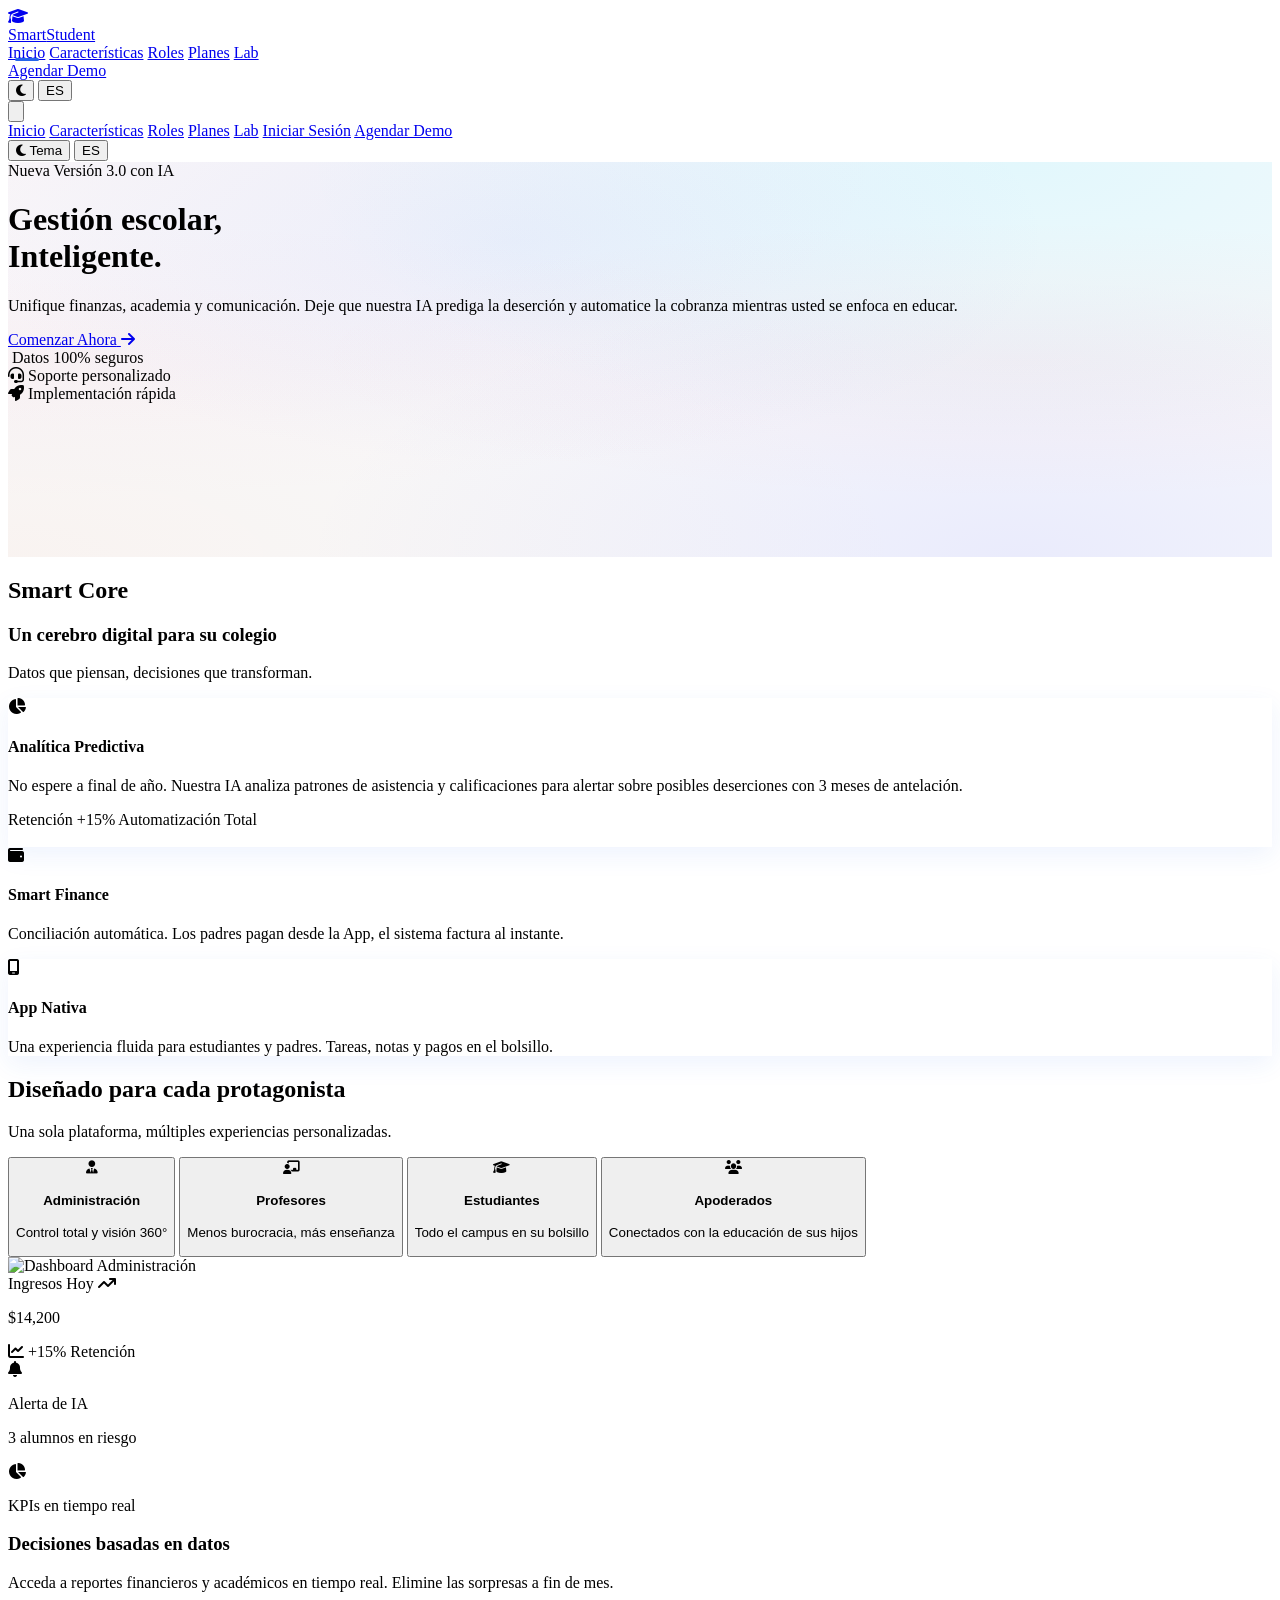
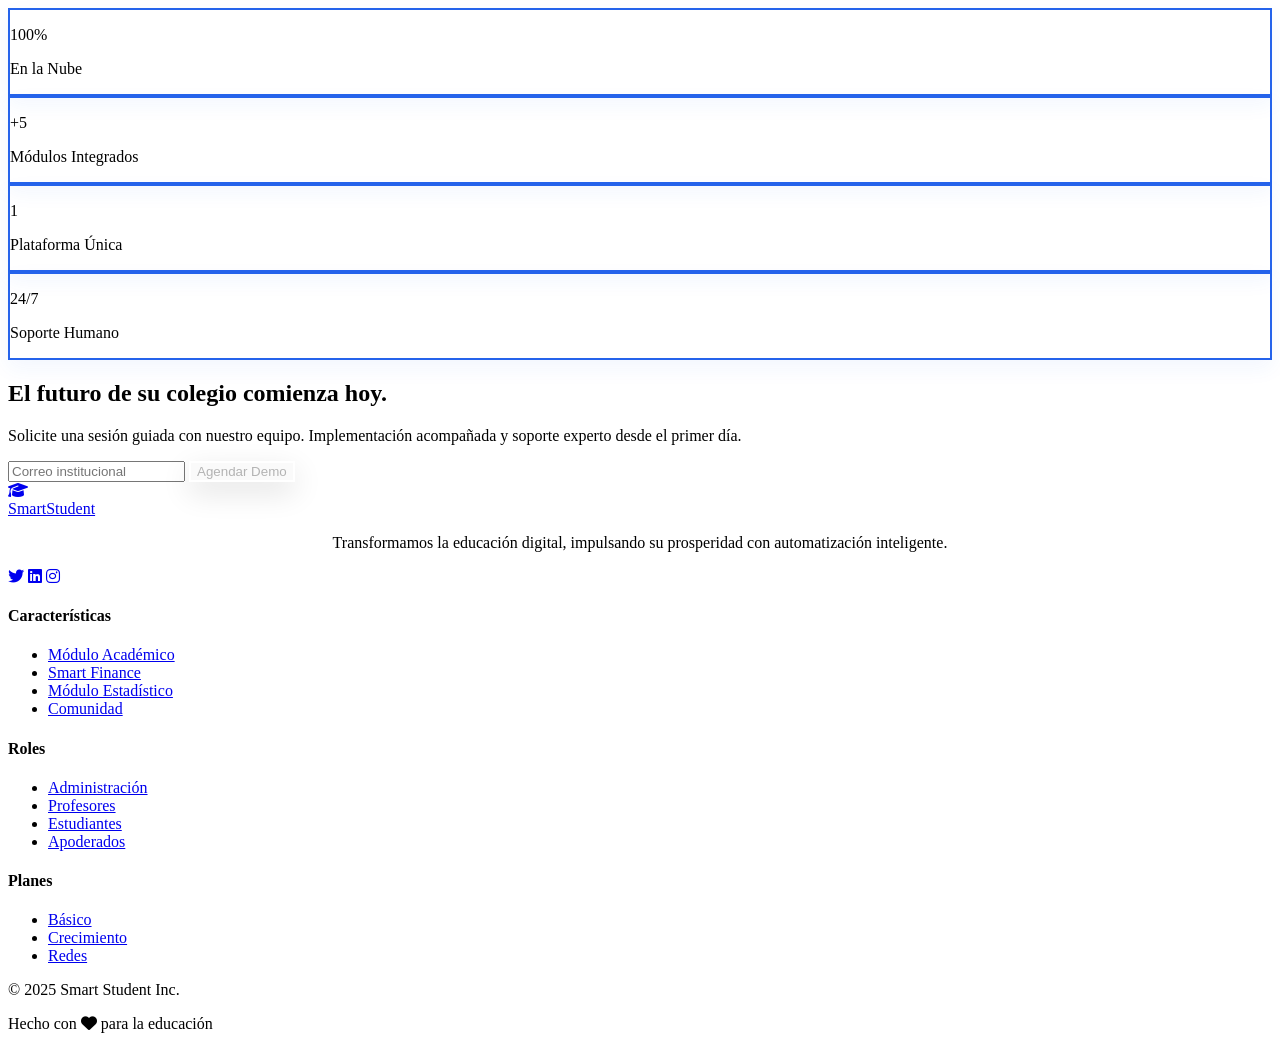
==== index.html @ bd1bb1dd "fix: dark mode consistency, language persistence, navbar translations - Fix yellow sun icon across a" ====
<!DOCTYPE html>
<html lang="es" class="scroll-smooth">
<head>
    <meta charset="UTF-8">
    <meta name="viewport" content="width=device-width, initial-scale=1.0">
    <title>Smart Student | El Sistema Operativo de la Educación</title>
    <meta name="description" content="Plataforma de gestión educativa con Inteligencia Artificial. Unifique finanzas, academia y comunicación en una sola plataforma.">
    <meta name="keywords" content="gestión escolar, software educativo, ERP escolar, IA educación, colegios, smartstudent">
    <meta name="author" content="Smart Student Inc.">
    <meta name="robots" content="index, follow">
    
    <!-- Open Graph / Social Media -->
    <meta property="og:type" content="website">
    <meta property="og:title" content="Smart Student | Gestión Escolar Inteligente">
    <meta property="og:description" content="Unifique finanzas, academia y comunicación. IA que predice deserción y automatiza cobranza.">
    <meta property="og:image" content="https://smartstudent.io/og-image.jpg">
    <meta property="og:url" content="https://smartstudent.io">
    <meta property="og:site_name" content="Smart Student">
    
    <!-- Twitter Card -->
    <meta name="twitter:card" content="summary_large_image">
    <meta name="twitter:title" content="Smart Student | Gestión Escolar Inteligente">
    <meta name="twitter:description" content="Unifique finanzas, academia y comunicación. IA que predice deserción.">
    <meta name="twitter:image" content="https://smartstudent.io/twitter-card.jpg">
    
    <!-- Theme Color -->
    <meta name="theme-color" content="#2563eb">
    
    <!-- Favicon -->
    <link rel="icon" type="image/x-icon" href="/img/favicon.ico?v=2">
    <link rel="shortcut icon" href="/img/favicon.ico?v=2">
    <link rel="apple-touch-icon" href="/img/favicon.ico?v=2">

    <!-- Fuentes -->
    <link rel="preconnect" href="https://fonts.googleapis.com">
    <link rel="preconnect" href="https://fonts.gstatic.com" crossorigin>
    <link href="https://fonts.googleapis.com/css2?family=Plus+Jakarta+Sans:wght@300;400;500;600;700;800&display=swap" rel="stylesheet">
    
    <!-- Iconos (Font Awesome) -->
    <link rel="stylesheet" href="https://cdnjs.cloudflare.com/ajax/libs/font-awesome/6.4.0/css/all.min.css">
    
    <!-- Tailwind CSS -->
    <script src="https://cdn.tailwindcss.com"></script>
    
    <!-- Alpine.js -->
    <script src="https://cdn.jsdelivr.net/npm/alpinejs@3.13.3/dist/cdn.min.js" defer></script>

    <!-- Configuración Tailwind Avanzada -->
    <script>
        tailwind.config = {
            darkMode: 'class',
            theme: {
                extend: {
                    fontFamily: {
                        sans: ['"Plus Jakarta Sans"', 'sans-serif'],
                    },
                    colors: {
                        brand: {
                            50: '#eff6ff',
                            100: '#dbeafe',
                            500: '#3b82f6',
                            600: '#2563eb', // Brand Main
                            700: '#1d4ed8',
                            900: '#0f172a', // Dark
                            neon: '#00dc82', // Verde moderno
                        }
                    },
                    backgroundImage: {
                        'gradient-radial': 'radial-gradient(var(--tw-gradient-stops))',
                    },
                    boxShadow: {
                        'glass': '0 8px 32px 0 rgba(31, 38, 135, 0.10)',
                        'glow-blue': '0 0 40px -10px rgba(37, 99, 235, 0.5)',
                        'card-hover': '0 20px 40px -5px rgba(0, 0, 0, 0.1)',
                    },
                    animation: {
                        'float': 'float 6s ease-in-out infinite',
                        'blob': 'blob 7s infinite',
                        'pulse-slow': 'pulse 4s cubic-bezier(0.4, 0, 0.6, 1) infinite',
                    },
                    keyframes: {
                        float: {
                            '0%, 100%': { transform: 'translateY(0)' },
                            '50%': { transform: 'translateY(-15px)' },
                        },
                        blob: {
                            '0%': { transform: 'translate(0px, 0px) scale(1)' },
                            '33%': { transform: 'translate(30px, -50px) scale(1.1)' },
                            '66%': { transform: 'translate(-20px, 20px) scale(0.9)' },
                            '100%': { transform: 'translate(0px, 0px) scale(1)' },
                        }
                    }
                }
            }
        }
    </script>

    <style>
        /* Estilos Base y Utilidades */
        body {
            font-feature-settings: "cv11", "ss01";
            -webkit-font-smoothing: antialiased;
        }

        /* Glassmorphism Refinado */
        .glass {
            background: rgba(255, 255, 255, 0.7);
            backdrop-filter: blur(16px);
            -webkit-backdrop-filter: blur(16px);
            border-bottom: 1px solid rgba(255, 255, 255, 0.5);
        }
        
        .dark .glass {
            background: rgba(15, 23, 42, 0.8);
            border-bottom: 1px solid rgba(255, 255, 255, 0.05);
        }
        
        .glass-card {
            background: rgba(255, 255, 255, 0.6);
            backdrop-filter: blur(12px);
            border: 1px solid rgba(255, 255, 255, 0.6);
            box-shadow: 0 4px 6px -1px rgba(0, 0, 0, 0.05);
        }

        /* Mesh Gradient Background */
        .bg-mesh-animate {
            background-color: #f8fafc;
            background-image: 
                radial-gradient(at 40% 20%, hsla(228,100%,74%,0.1) 0px, transparent 50%),
                radial-gradient(at 80% 0%, hsla(189,100%,56%,0.1) 0px, transparent 50%),
                radial-gradient(at 0% 50%, hsla(340,100%,76%,0.05) 0px, transparent 50%),
                radial-gradient(at 80% 50%, hsla(356,100%,66%,0.05) 0px, transparent 50%),
                radial-gradient(at 0% 100%, hsla(22,100%,77%,0.1) 0px, transparent 50%),
                radial-gradient(at 80% 100%, hsla(242,100%,70%,0.1) 0px, transparent 50%),
                radial-gradient(at 0% 0%, hsla(343,100%,76%,0.05) 0px, transparent 50%);
        }
        
        .dark .bg-mesh-animate {
            background-color: #0f172a;
            background-image: none; /* Simplificado para modo oscuro */
        }

        /* Clases para animación al hacer scroll (Scroll Reveal) */
        .reveal {
            opacity: 0;
            transform: translateY(30px);
            transition: opacity 0.8s cubic-bezier(0.5, 0, 0, 1), transform 0.8s cubic-bezier(0.5, 0, 0, 1);
        }
        .reveal.active {
            opacity: 1;
            transform: none;
        }
        
        /* Permitir efectos hover en tarjetas después de reveal */
        .reveal.active.feature-card-finance,
        .reveal.active.feature-card-app,
        .reveal.active.card-hover,
        .reveal.active.role-card-hover,
        .reveal.active.stat-bubble {
            transition: all 0.4s cubic-bezier(0.4, 0, 0.2, 1) !important;
        }
        
        .reveal.active.card-hover:hover {
            transform: translateY(-10px) scale(1.02) !important;
        }

        .reveal.active.role-card-hover:hover,
        .reveal.active.stat-bubble:hover {
            transform: translateY(-6px) !important;
        }

        /* Navigation active indicator */
        #nav-container .nav-link {
            position: relative;
        }
        #nav-container .nav-link.active::after,
        #nav-container a.nav-link[aria-current="page"]::after {
            content: '';
            position: absolute;
            bottom: 0;
            left: 50%;
            transform: translateX(-50%) scaleX(1) !important;
            width: 24px;
            height: 3px;
            background: #2563eb;
            border-radius: 999px;
        }

        /* Hide Scrollbar */
        .no-scrollbar::-webkit-scrollbar { display: none; }
        .no-scrollbar { -ms-overflow-style: none; scrollbar-width: none; }

        /* Footer description: no word breaking */
        .footer-desc {
            text-align: center;
            hyphens: none;
            -webkit-hyphens: none;
            -ms-hyphens: none;
            word-break: normal;
            overflow-wrap: normal;
        }

        /* CTA button in #demo: white border only in light (no .dark) mode */
        #demo #cta-button {
            border: 2px solid transparent;
            transition: border-color .18s ease, box-shadow .18s ease, transform .12s ease;
        }

        body:not(.dark) #demo #cta-button {
            border-color: rgba(255,255,255,0.95);
            box-shadow: 0 10px 30px rgba(0,0,0,0.12);
        }

        body:not(.dark) #demo #cta-button:focus {
            outline: 2px solid rgba(255,255,255,0.15);
            outline-offset: 2px;
        }

        /* Cards with blue border in light mode only */
        body:not(.dark) .blue-border-light {
            border-color: #2563eb; /* brand-600 */
            box-shadow: 0 8px 24px rgba(37,99,235,0.08);
            transition: border-color .18s ease, box-shadow .18s ease, transform .12s ease;
        }

        body:not(.dark) .blue-border-light:hover {
            transform: translateY(-4px);
            box-shadow: 0 18px 36px rgba(37,99,235,0.10);
        }

        body:not(.dark) .blue-border-light:focus-within {
            outline: 2px solid rgba(37,99,235,0.12);
            outline-offset: 2px;
        }

        /* Stat bubbles: make borders blue in light mode only */
        body:not(.dark) .stat-bubble {
            border: 2px solid #2563eb; /* brand-600 */
            box-shadow: 0 8px 20px rgba(37,99,235,0.06);
            transition: border-color .18s ease, box-shadow .18s ease, transform .12s ease;
        }

        body:not(.dark) .stat-bubble:hover {
            transform: translateY(-3px);
            box-shadow: 0 18px 36px rgba(37,99,235,0.08);
        }

        /* Input invalid state */
        #cta-email.input-invalid {
            border: 2px solid #ef4444;
            box-shadow: 0 8px 24px rgba(239,68,68,0.08);
        }

        #cta-email-error { display: none; }
        #cta-email-error:not(.hidden) { display: block; }

        /* Feedback message styles */
        #cta-feedback {
            opacity: 0;
            transform: translateY(-10px);
            transition: opacity 0.3s ease, transform 0.3s ease;
            pointer-events: none;
        }
        #cta-feedback.show {
            opacity: 1;
            transform: translateY(0);
            pointer-events: auto;
        }
    </style>
    <script>
      // Apply dark mode early to avoid flash
      if (localStorage.getItem('theme') === 'dark') {
        document.documentElement.classList.add('dark');
        document.addEventListener('DOMContentLoaded', () => {
          const icon = document.getElementById('theme-icon');
          if (icon) { icon.classList.replace('fa-moon','fa-sun'); icon.style.color = '#fcd34d'; }
        });
      }
    </script>
</head>
<body class="font-sans text-slate-600 bg-slate-50 antialiased selection:bg-brand-600 selection:text-white dark:bg-slate-900 dark:text-slate-300 transition-colors duration-300" data-page="index">
    <!-- Skip to content link for accessibility -->
    <a href="#main-content" class="skip-link sr-only focus:not-sr-only focus:absolute focus:top-4 focus:left-4 bg-white p-4 z-50">Saltar al contenido principal</a>

    <!-- Navegación -->
    <nav class="fixed w-full z-50 transition-all duration-300" 
         x-data="{ scrolled: false, mobileMenu: false }" 
         :class="scrolled ? 'glass py-3' : 'bg-transparent py-5'"
         @scroll.window="scrolled = (window.pageYOffset > 20)">
        
        <div class="max-w-7xl mx-auto px-4 sm:px-6 lg:px-8">
            <div class="flex justify-between items-center">
                <!-- Logo -->
                <a href="#hero" class="flex items-center gap-2 group">
                    <div class="w-10 h-10 bg-brand-600 text-white rounded-xl flex items-center justify-center text-lg shadow-lg shadow-brand-600/30 group-hover:scale-105 transition duration-300">
                        <i class="fa-solid fa-graduation-cap"></i>
                    </div>
                    <span class="font-bold text-xl tracking-tight text-slate-900 dark:text-white">Smart<span class="text-brand-600">Student</span></span>
                </a>

                <!-- Desktop Menu -->
                <div class="hidden md:flex items-center">
                    <!-- Nav Items Container with Indicator -->
                    <div class="relative flex items-center space-x-8 mr-8" id="nav-container">
                        <a href="index.html" class="nav-link active text-sm font-medium text-slate-600 hover:text-brand-600 transition pt-2 pb-3 dark:text-slate-300 dark:hover:text-white" data-i18n="nav.home" aria-current="page">Inicio</a>
                        <a href="features.html" class="nav-link text-sm font-medium text-slate-600 hover:text-brand-600 transition pt-2 pb-3 dark:text-slate-300 dark:hover:text-white" data-i18n="nav.features">Características</a>
                        <a href="roles.html" class="nav-link text-sm font-medium text-slate-600 hover:text-brand-600 transition pt-2 pb-3 dark:text-slate-300 dark:hover:text-white" data-i18n="nav.roles">Roles</a>
                        <a href="plans.html" class="nav-link text-sm font-medium text-slate-600 hover:text-brand-600 transition pt-2 pb-3 dark:text-slate-300 dark:hover:text-white" data-i18n="nav.pricing">Planes</a>
                        <a href="calculator/" class="nav-link text-sm font-medium text-slate-600 hover:text-brand-600 transition pt-2 pb-3 dark:text-slate-300 dark:hover:text-white" data-i18n="nav.calculator">Lab</a>
                    </div>
                    <div class="h-6 w-px bg-slate-200 dark:bg-slate-700 mr-8"></div>
                    <a href="index.html#demo" class="px-6 py-2.5 bg-brand-600 rounded-full text-white text-sm font-semibold hover:bg-brand-500 hover:shadow-lg transition" data-i18n="nav.demo">Agendar Demo</a>

                    <!-- Theme & Language Controls -->
                    <div class="flex items-center gap-3 ml-4">
                        <button id="theme-toggle" class="inline-flex items-center p-2 rounded-full bg-white/80 hover:bg-slate-100 border border-slate-200 dark:bg-slate-800 dark:border-slate-700 dark:hover:bg-slate-700 transition" aria-label="Toggle theme" data-i18n-title="tooltip.theme">
                            <i id="theme-icon" class="fa-solid fa-moon text-sm text-slate-700 dark:text-yellow-300"></i>
                        </button>
                        <button id="lang-toggle" class="inline-flex items-center px-3 py-1 rounded-full bg-white border border-slate-200 text-sm font-semibold hover:bg-slate-100 dark:bg-slate-800 dark:border-slate-700 dark:text-white transition" aria-label="Toggle language" data-i18n-title="tooltip.lang">ES</button>
                    </div>
                </div>

                <!-- Mobile Button -->
                <button @click="mobileMenu = !mobileMenu" class="md:hidden text-slate-700 hover:text-brand-600 p-2 dark:text-white">
                    <i class="fa-solid" :class="mobileMenu ? 'fa-xmark' : 'fa-bars text-xl'"></i>
                </button>
            </div>
        </div>

        <!-- Mobile Menu Wrapper -->
        <div x-show="mobileMenu" 
             x-transition:enter="transition ease-out duration-200"
             x-transition:enter-start="opacity-0 -translate-y-4"
             x-transition:enter-end="opacity-100 translate-y-0"
             x-transition:leave="transition ease-in duration-150"
             x-transition:leave-start="opacity-100 translate-y-0"
             x-transition:leave-end="opacity-0 -translate-y-4"
             class="absolute top-full left-0 w-full glass border-b border-white/50 shadow-xl md:hidden dark:bg-slate-900/90 dark:border-slate-800">
            <div class="flex flex-col p-4 space-y-4 text-center">
                <a href="index.html" @click="mobileMenu = false" class="nav-link text-slate-700 font-medium py-2 dark:text-slate-200" data-i18n="nav.home">Inicio</a>
                <a href="features.html" @click="mobileMenu = false" class="nav-link text-slate-700 font-medium py-2 dark:text-slate-200" data-i18n="nav.features">Características</a>
                <a href="roles.html" @click="mobileMenu = false" class="nav-link text-slate-700 font-medium py-2 dark:text-slate-200" data-i18n="nav.roles">Roles</a>
                <a href="plans.html" @click="mobileMenu = false" class="nav-link text-slate-700 font-medium py-2 dark:text-slate-200" data-i18n="nav.pricing">Planes</a>
                <a href="calculator/" @click="mobileMenu = false" class="nav-link text-slate-700 font-medium py-2 dark:text-slate-200" data-i18n="nav.calculator">Lab</a>
                <a href="#" class="nav-link text-brand-600 font-bold py-2 dark:text-brand-400" data-i18n="nav.login">Iniciar Sesión</a>
                <a href="#demo" class="nav-link bg-brand-600 text-white py-3 rounded-xl font-bold shadow-lg shadow-brand-600/20" data-i18n="nav.demo_text">Agendar Demo</a>

                <div class="flex items-center justify-center gap-3 pt-4 border-t border-white/10 dark:border-slate-700">
                    <button id="mobile-theme-toggle" class="px-3 py-2 rounded-full bg-white/10 text-sm dark:text-white">
                        <i class="fa-solid fa-moon mr-2"></i> <span data-i18n="nav.theme">Tema</span>
                    </button>
                    <button id="mobile-lang-toggle" class="px-3 py-2 rounded-full bg-white text-sm font-semibold dark:bg-slate-800 dark:text-white" data-i18n-title="tooltip.lang">ES</button>
                </div>
            </div>
        </div>
    </nav>

    <!-- Hero Section -->
    <header id="hero" class="relative pt-36 pb-20 lg:pt-48 lg:pb-32 overflow-hidden bg-mesh-animate">
        <!-- Blobs Decorativos de Fondo -->
        <div class="absolute top-20 left-10 w-72 h-72 bg-purple-300 rounded-full mix-blend-multiply filter blur-3xl opacity-30 animate-blob dark:bg-purple-900/40"></div>
        <div class="absolute top-20 right-10 w-72 h-72 bg-yellow-300 rounded-full mix-blend-multiply filter blur-3xl opacity-30 animate-blob animation-delay-2000 dark:bg-yellow-900/40"></div>
        <div class="absolute -bottom-8 left-1/2 w-72 h-72 bg-pink-300 rounded-full mix-blend-multiply filter blur-3xl opacity-30 animate-blob animation-delay-4000 dark:bg-pink-900/40"></div>

        <div class="max-w-7xl mx-auto px-4 sm:px-6 lg:px-8 relative z-10">
            <div class="grid lg:grid-cols-2 gap-16 items-center">
                
                <!-- Columna Texto -->
                <div class="text-center lg:text-left reveal active">
                    <div class="inline-flex items-center gap-2 px-3 py-1 rounded-full bg-white border border-brand-100 shadow-sm mb-6 dark:bg-slate-800 dark:border-slate-700">
                        <span class="flex h-2 w-2 relative">
                            <span class="animate-ping absolute inline-flex h-full w-full rounded-full bg-brand-neon opacity-75"></span>
                            <span class="relative inline-flex rounded-full h-2 w-2 bg-brand-neon"></span>
                        </span>
                        <span class="text-xs font-semibold text-slate-600 tracking-wide uppercase dark:text-slate-300" data-i18n="hero.badge">Nueva Versión 3.0 con IA</span>
                    </div>

                    <h1 class="text-5xl lg:text-7xl font-extrabold tracking-tight text-slate-900 leading-[1.1] mb-6 dark:text-white">
                        <span data-i18n="hero.title_line1">Gestión escolar,</span><br>
                        <span class="text-transparent bg-clip-text bg-gradient-to-r from-brand-600 to-indigo-500" data-i18n="hero.title_line2">Inteligente.</span>
                    </h1>
                    
                    <p class="text-lg text-slate-600 mb-8 max-w-2xl mx-auto lg:mx-0 leading-relaxed dark:text-slate-400" data-i18n="hero.paragraph">
                        Unifique finanzas, academia y comunicación. Deje que nuestra IA prediga la deserción y automatice la cobranza mientras usted se enfoca en educar.
                    </p>
                    
                    <div class="flex flex-col sm:flex-row gap-4 justify-center lg:justify-start mb-12">
                        <a href="#demo" class="bg-brand-600 text-white px-10 py-4 rounded-2xl font-bold text-lg hover:bg-brand-700 hover:-translate-y-1 transition-all shadow-lg shadow-brand-600/30 flex items-center justify-center gap-2">
                            <span data-i18n="hero.cta_start">Comenzar Ahora</span> <i class="fa-solid fa-arrow-right text-sm"></i>
                        </a>
                    </div>

                    <!-- Key Benefits -->
                    <div class="pt-8 border-t border-slate-200/60 dark:border-slate-700/60">
                        <div class="flex flex-wrap justify-center lg:justify-start gap-6">
                            <div class="flex items-center gap-2 text-slate-600 dark:text-slate-300">
                                <i class="fa-solid fa-shield-check text-green-500"></i>
                                <span class="text-sm font-medium" data-i18n="hero.benefit1">Datos 100% seguros</span>
                            </div>
                            <div class="flex items-center gap-2 text-slate-600 dark:text-slate-300">
                                <i class="fa-solid fa-headset text-brand-600"></i>
                                <span class="text-sm font-medium" data-i18n="hero.benefit2">Soporte personalizado</span>
                            </div>
                            <div class="flex items-center gap-2 text-slate-600 dark:text-slate-300">
                                <i class="fa-solid fa-rocket text-purple-500"></i>
                                <span class="text-sm font-medium" data-i18n="hero.benefit3">Implementación rápida</span>
                            </div>
                        </div>
                    </div>
                </div>

                <!-- Columna Video/Dashboard -->
                <div class="relative group reveal" x-data="{ playing: true, muted: true }">
                    <div class="absolute -inset-1 bg-gradient-to-r from-brand-600 to-indigo-600 rounded-[2.5rem] blur opacity-20 group-hover:opacity-40 transition duration-1000"></div>
                    
                    <div class="relative rounded-[2rem] bg-slate-900 border border-slate-800 shadow-2xl overflow-hidden aspect-[4/3] transform hover:scale-[1.01] transition duration-500">
                        <!-- Barra Superior (Fake Browser) -->
                        <div class="absolute top-0 left-0 right-0 h-10 bg-slate-800/50 backdrop-blur-md flex items-center px-4 z-20 border-b border-white/5">
                            <div class="flex gap-2">
                                <div class="w-3 h-3 rounded-full bg-red-500"></div>
                                <div class="w-3 h-3 rounded-full bg-yellow-500"></div>
                                <div class="w-3 h-3 rounded-full bg-green-500"></div>
                            </div>
                        </div>

                        <!-- Video Smart Student -->
                        <video class="w-full h-full object-cover pt-10" autoplay muted loop playsinline>
                            <source src="./smart-student-demo.mp4" type="video/mp4">
                        </video>
                    </div>
                </div>
            </div>
        </div>
    </header>

    <!-- Dark mode separator -->
    <div class="section-separator h-px w-full"></div>

    <!-- Features Section (Bento Grid) -->
    <section id="features" class="py-24 bg-white relative dark:bg-slate-900">
        <div class="max-w-7xl mx-auto px-4 sm:px-6 lg:px-8">
            <div class="text-center mb-20 max-w-3xl mx-auto reveal">
                <h2 class="text-base text-brand-600 font-bold tracking-wide uppercase mb-2" data-i18n="features.title_small">Smart Core</h2>
                <h3 class="text-3xl lg:text-4xl font-bold text-slate-900 mb-4 dark:text-white" data-i18n="features.title">Un cerebro digital para su colegio</h3>
                <p class="text-lg text-slate-500 dark:text-slate-400" data-i18n="features.subtitle">Datos que piensan, decisiones que transforman.</p>
            </div>

            <!-- Bento Grid -->
            <div class="grid grid-cols-1 md:grid-cols-3 gap-8 md:h-[550px]">
                
                <!-- Feature Grande -->
                <div class="md:col-span-2 bg-slate-50 rounded-[2rem] p-6 lg:p-12 border border-slate-100 blue-border-light card-hover group reveal h-full dark:bg-slate-800 dark:border-slate-700">
                    <div class="grid lg:grid-cols-2 gap-8 items-center">
                        <!-- Texto -->
                        <div class="relative z-10">
                            <div class="w-14 h-14 bg-white rounded-2xl flex items-center justify-center text-2xl text-brand-600 shadow-sm mb-6 dark:bg-slate-700 dark:text-brand-400">
                                <i class="fa-solid fa-chart-pie"></i>
                            </div>
                            <h4 class="text-2xl font-bold text-slate-900 mb-3 dark:text-white" data-i18n="feature.predictive.title">Analítica Predictiva</h4>
                            <p class="text-slate-600 max-w-md dark:text-slate-400" data-i18n="feature.predictive.desc">No espere a final de año. Nuestra IA analiza patrones de asistencia y calificaciones para alertar sobre posibles deserciones con 3 meses de antelación.</p>
                            
                            <div class="mt-8 flex flex-wrap gap-3">
                                 <span class="px-3 py-1 bg-white rounded-full text-xs font-bold text-slate-600 border border-slate-200 dark:bg-slate-700 dark:text-slate-300 dark:border-slate-600" data-i18n="feature.predictive.badge1">Retención +15%</span>
                                 <span class="px-3 py-1 bg-white rounded-full text-xs font-bold text-slate-600 border border-slate-200 dark:bg-slate-700 dark:text-slate-300 dark:border-slate-600" data-i18n="feature.predictive.badge2">Automatización Total</span>
                            </div>
                        </div>

                        <!-- Slideshow de Imágenes -->
                        <div class="feature-image-wrapper flex items-center justify-end" x-data="{ currentSlide: 0, slides: [
                            'https://images.unsplash.com/photo-1460925895917-afdab827c52f?ixlib=rb-4.0.3&auto=format&fit=crop&w=800&q=80',
                            'https://images.unsplash.com/photo-1551434678-e076c223a692?ixlib=rb-4.0.3&auto=format&fit=crop&w=800&q=80',
                            'https://images.unsplash.com/photo-1504868584819-f8e8b4b6d7e3?ixlib=rb-4.0.3&auto=format&fit=crop&w=800&q=80',
                            'https://images.unsplash.com/photo-1666875753105-c63a6f3bdc86?ixlib=rb-4.0.3&auto=format&fit=crop&w=800&q=80'
                        ] }" x-init="setInterval(() => { currentSlide = (currentSlide + 1) % slides.length }, 3000)">
                            <div class="rounded-xl overflow-hidden shadow-2xl relative">
                                <template x-for="(slide, index) in slides" :key="index">
                                    <img :src="slide" 
                                         class="w-full h-64 md:h-72 lg:h-72 object-cover absolute inset-0 transition-opacity duration-700"
                                         :class="currentSlide === index ? 'opacity-100 z-10' : 'opacity-0 z-0'"
                                         alt="Analytics Dashboard">
                                </template>
                                <img :src="slides[0]" class="w-full h-64 md:h-72 lg:h-72 object-cover invisible" alt="">
                                <div class="absolute inset-0 pointer-events-none bg-gradient-to-t from-slate-900/20 to-transparent z-20"></div>
                                <!-- Indicadores -->
                                <div class="absolute bottom-3 left-1/2 -translate-x-1/2 flex gap-2 z-30">
                                    <template x-for="(slide, index) in slides" :key="'dot-'+index">
                                        <button @click="currentSlide = index" 
                                                class="w-2 h-2 rounded-full transition-all duration-300"
                                                :class="currentSlide === index ? 'bg-white w-4' : 'bg-white/50'"></button>
                                    </template>
                                </div>
                            </div>
                        </div>
                    </div>
                </div>

                <!-- Columna Derecha -->
                <div class="flex flex-col gap-8 h-full">
                    
                    <!-- Feature Pequeña (Arriba) - Smart Finance -->
                    <div class="role-card-hover feature-card-finance bg-brand-600 rounded-[2rem] p-8 text-white relative reveal flex-1 cursor-pointer">
                        <div class="relative z-10">
                            <div class="icon-container w-12 h-12 bg-white/10 rounded-xl flex items-center justify-center text-xl mb-6 backdrop-blur-sm">
                                <i class="fa-solid fa-wallet"></i>
                            </div>
                            <h4 class="text-xl font-bold mb-2 transition-all duration-300" data-i18n="feature.finance.title">Smart Finance</h4>
                            <p class="text-blue-100 text-sm" data-i18n="feature.finance.desc">Conciliación automática. Los padres pagan desde la App, el sistema factura al instante.</p>
                        </div>
                        <div class="feature-glow absolute -bottom-10 -right-10 w-40 h-40 bg-white/10 rounded-full blur-2xl"></div>
                    </div>

                    <!-- Feature Pequeña (Abajo) - Native App -->
                    <div class="role-card-hover feature-card-app bg-slate-50 rounded-[2rem] p-8 border border-slate-100 blue-border-light reveal flex-1 dark:bg-slate-800 dark:border-slate-700 cursor-pointer">
                        <div class="icon-container w-12 h-12 bg-white rounded-xl flex items-center justify-center text-xl text-brand-neon shadow-sm mb-6 border border-slate-100 dark:bg-slate-700 dark:border-slate-600 relative z-10">
                            <i class="fa-solid fa-mobile-screen"></i>
                        </div>
                        <h4 class="text-xl font-bold text-slate-900 mb-2 dark:text-white transition-all duration-300" data-i18n="feature.app.title">App Nativa</h4>
                        <p class="text-slate-600 text-sm dark:text-slate-400" data-i18n="feature.app.desc">Una experiencia fluida para estudiantes y padres. Tareas, notas y pagos en el bolsillo.</p>
                    </div>

                </div>

            </div>
        </div>
    </section>

    <!-- Dark mode separator -->
    <div class="section-separator h-px w-full"></div>

    <!-- Roles Section (Tabs Interactivos) -->
    <section id="roles" class="py-24 bg-slate-50 dark:bg-slate-900 relative overflow-hidden" x-data="{ activeTab: 0 }">
        <!-- Fondo Abstracto -->
        <div class="absolute inset-0 opacity-10 dark:opacity-20" style="background-image: url('data:image/svg+xml,%3Csvg width=\'60\' height=\'60\' viewBox=\'0 0 60 60\' xmlns=\'http://www.w3.org/2000/svg\'%3E%3Cg fill=\'none\' fill-rule=\'evenodd\'%3E%3Cg fill=\'%233b82f6\' fill-opacity=\'0.4\'%3E%3Cpath d=\'M36 34v-4h-2v4h-4v2h4v4h2v-4h4v-2h-4zm0-30V0h-2v4h-4v2h4v4h2V6h4V4h-4zM6 34v-4H4v4H0v2h4v4h2v-4h4v-2H6zM6 4V0H4v4H0v2h4v4h2V6h4V4H6z\'/%3E%3C/g%3E%3C/g%3E%3C/svg%3E');"></div>

        <div class="max-w-7xl mx-auto px-4 sm:px-6 lg:px-8 relative z-10">
            <div class="text-center mb-12 reveal">
                <h2 class="text-3xl font-bold text-slate-900 dark:text-white mb-4" data-i18n="roles.title">Diseñado para cada protagonista</h2>
                <p class="text-slate-500 dark:text-slate-400" data-i18n="roles.subtitle">Una sola plataforma, múltiples experiencias personalizadas.</p>
            </div>

            <div class="flex flex-col lg:flex-row gap-12 items-start">
                
                <!-- Menú Vertical (Tabs) -->
                <div class="w-full lg:w-1/3 flex flex-col gap-4 reveal">
                    <!-- Note: x-for cannot easily access external JS objects in a simple setup, so we keep the structure but add data-i18n inside -->
                    
                    <!-- Rector Tab -->
                    <button @click="activeTab = 0" 
                        class="text-left p-6 rounded-2xl transition-all duration-300 border border-transparent group relative overflow-hidden"
                        :class="activeTab === 0 ? 'bg-brand-600/10 dark:bg-white/10 border-brand-200 dark:border-white/10 blue-border-light' : 'hover:bg-slate-100 dark:hover:bg-white/5'">
                        <div class="flex items-center gap-4 relative z-10">
                            <div class="w-12 h-12 rounded-full flex items-center justify-center text-xl transition-colors"
                                 :class="activeTab === 0 ? 'bg-brand-600 text-white' : 'bg-slate-200 dark:bg-slate-800 text-slate-500 dark:text-slate-400'">
                                <i class="fa-solid fa-user-tie"></i>
                            </div>
                            <div>
                                <h4 class="font-bold text-lg" :class="activeTab === 0 ? 'text-brand-600 dark:text-white' : 'text-slate-700 dark:text-slate-300'" data-i18n="roles.tab0.title">Administración</h4>
                                <p class="text-sm text-slate-500" data-i18n="roles.tab0.subtitle">Control total y visión 360°</p>
                            </div>
                        </div>
                        <div x-show="activeTab === 0" class="absolute left-0 top-0 bottom-0 w-1 bg-brand-600"></div>
                    </button>

                    <!-- Teacher Tab -->
                    <button @click="activeTab = 1" 
                        class="text-left p-6 rounded-2xl transition-all duration-300 border border-transparent group relative overflow-hidden"
                        :class="activeTab === 1 ? 'bg-brand-600/10 dark:bg-white/10 border-brand-200 dark:border-white/10 blue-border-light' : 'hover:bg-slate-100 dark:hover:bg-white/5'">
                        <div class="flex items-center gap-4 relative z-10">
                            <div class="w-12 h-12 rounded-full flex items-center justify-center text-xl transition-colors"
                                 :class="activeTab === 1 ? 'bg-brand-600 text-white' : 'bg-slate-200 dark:bg-slate-800 text-slate-500 dark:text-slate-400'">
                                <i class="fa-solid fa-chalkboard-user"></i>
                            </div>
                            <div>
                                <h4 class="font-bold text-lg" :class="activeTab === 1 ? 'text-brand-600 dark:text-white' : 'text-slate-700 dark:text-slate-300'" data-i18n="roles.tab1.title">Profesores</h4>
                                <p class="text-sm text-slate-500" data-i18n="roles.tab1.subtitle">Menos burocracia, más enseñanza</p>
                            </div>
                        </div>
                        <div x-show="activeTab === 1" class="absolute left-0 top-0 bottom-0 w-1 bg-brand-600"></div>
                    </button>

                    <!-- Student Tab -->
                    <button @click="activeTab = 2" 
                        class="text-left p-6 rounded-2xl transition-all duration-300 border border-transparent group relative overflow-hidden"
                        :class="activeTab === 2 ? 'bg-brand-600/10 dark:bg-white/10 border-brand-200 dark:border-white/10 blue-border-light' : 'hover:bg-slate-100 dark:hover:bg-white/5'">
                        <div class="flex items-center gap-4 relative z-10">
                            <div class="w-12 h-12 rounded-full flex items-center justify-center text-xl transition-colors"
                                 :class="activeTab === 2 ? 'bg-brand-600 text-white' : 'bg-slate-200 dark:bg-slate-800 text-slate-500 dark:text-slate-400'">
                                <i class="fa-solid fa-graduation-cap"></i>
                            </div>
                            <div>
                                <h4 class="font-bold text-lg" :class="activeTab === 2 ? 'text-brand-600 dark:text-white' : 'text-slate-700 dark:text-slate-300'" data-i18n="roles.tab2.title">Estudiantes</h4>
                                <p class="text-sm text-slate-500" data-i18n="roles.tab2.subtitle">Todo el campus en su bolsillo</p>
                            </div>
                        </div>
                        <div x-show="activeTab === 2" class="absolute left-0 top-0 bottom-0 w-1 bg-brand-600"></div>
                    </button>

                    <!-- Apoderado Tab -->
                    <button @click="activeTab = 3" 
                        class="text-left p-6 rounded-2xl transition-all duration-300 border border-transparent group relative overflow-hidden"
                        :class="activeTab === 3 ? 'bg-brand-600/10 dark:bg-white/10 border-brand-200 dark:border-white/10 blue-border-light' : 'hover:bg-slate-100 dark:hover:bg-white/5'">
                        <div class="flex items-center gap-4 relative z-10">
                            <div class="w-12 h-12 rounded-full flex items-center justify-center text-xl transition-colors"
                                 :class="activeTab === 3 ? 'bg-brand-600 text-white' : 'bg-slate-200 dark:bg-slate-800 text-slate-500 dark:text-slate-400'">
                                <i class="fa-solid fa-users"></i>
                            </div>
                            <div>
                                <h4 class="font-bold text-lg" :class="activeTab === 3 ? 'text-brand-600 dark:text-white' : 'text-slate-700 dark:text-slate-300'" data-i18n="roles.tab3.title">Apoderados</h4>
                                <p class="text-sm text-slate-500" data-i18n="roles.tab3.subtitle">Conectados con la educación de sus hijos</p>
                            </div>
                        </div>
                        <div x-show="activeTab === 3" class="absolute left-0 top-0 bottom-0 w-1 bg-brand-600"></div>
                    </button>
                </div>

                <!-- Contenido (Imágenes/Detalles) -->
                <div class="w-full lg:w-2/3 relative h-[500px] bg-white dark:bg-slate-800 rounded-3xl border border-slate-200 dark:border-slate-700 overflow-hidden shadow-2xl reveal">
                    
                    <!-- TAB 0: ADMINISTRACIÓN -->
                    <div x-show="activeTab === 0" x-transition:enter="transition ease-out duration-500" x-transition:enter-start="opacity-0 translate-y-4" x-transition:enter-end="opacity-100 translate-y-0" class="absolute inset-0">
                        <!-- Imagen de fondo grande -->
                        <img src="https://images.unsplash.com/photo-1551288049-bebda4e38f71?ixlib=rb-4.0.3&auto=format&fit=crop&w=1200&q=80" class="w-full h-full object-cover" alt="Dashboard Administración">
                        <div class="absolute inset-0 bg-gradient-to-t from-slate-900 via-slate-900/40 to-transparent"></div>
                        
                        <!-- Widgets flotantes -->
                        <div class="absolute top-6 right-6 bg-white rounded-xl p-4 shadow-xl animate-float">
                            <div class="flex items-center justify-between mb-2">
                                <span class="text-xs text-slate-500 font-medium">Ingresos Hoy</span>
                                <i class="fa-solid fa-arrow-trend-up text-green-500 text-sm"></i>
                            </div>
                            <p class="text-2xl font-bold text-slate-900">$14,200</p>
                        </div>

                        <div class="absolute top-6 left-6 bg-green-500 px-4 py-3 rounded-xl shadow-xl animate-float" style="animation-delay: 0.5s;">
                            <div class="flex items-center gap-2">
                                <i class="fa-solid fa-chart-line text-white"></i>
                                <span class="text-sm font-bold text-white">+15% Retención</span>
                            </div>
                        </div>

                        <div class="absolute bottom-28 right-6 bg-blue-600 px-4 py-3 rounded-xl shadow-xl animate-float" style="animation-delay: 1s;">
                            <div class="flex items-center gap-3">
                                <i class="fa-solid fa-bell text-white text-lg"></i>
                                <div class="text-white">
                                    <p class="text-sm font-bold">Alerta de IA</p>
                                    <p class="text-xs opacity-90">3 alumnos en riesgo</p>
                                </div>
                            </div>
                        </div>
                        
                        <!-- Contenido inferior -->
                        <div class="absolute bottom-0 left-0 right-0 p-6 lg:p-8">
                            <div class="flex items-center gap-3 mb-3">
                                <div class="w-10 h-10 bg-brand-600 rounded-lg flex items-center justify-center">
                                    <i class="fa-solid fa-chart-pie text-white"></i>
                                </div>
                                <p class="text-brand-400 text-sm font-bold uppercase">KPIs en tiempo real</p>
                            </div>
                            <h3 class="text-2xl font-bold text-white mb-2" data-i18n="roles.tab0.content.title">Decisiones basadas en datos</h3>
                            <p class="text-slate-300 text-sm max-w-md" data-i18n="roles.tab0.content.desc">Acceda a reportes financieros y académicos en tiempo real. Elimine las sorpresas a fin de mes.</p>
                        </div>
                    </div>

                    <!-- TAB 1: PROFESORES -->
                    <div x-show="activeTab === 1" style="display: none;" x-transition:enter="transition ease-out duration-500" x-transition:enter-start="opacity-0 translate-y-4" x-transition:enter-end="opacity-100 translate-y-0" class="absolute inset-0">
                        <!-- Imagen de fondo grande -->
                        <img src="https://images.unsplash.com/photo-1524178232363-1fb2b075b655?ixlib=rb-4.0.3&auto=format&fit=crop&w=1200&q=80" class="w-full h-full object-cover" alt="Profesores">
                        <div class="absolute inset-0 bg-gradient-to-r from-slate-900 via-slate-900/80 to-transparent"></div>
                        
                        <!-- Widget flotante -->
                        <div class="absolute top-6 right-6 bg-white rounded-2xl p-4 shadow-xl animate-float max-w-[200px]">
                            <div class="flex items-center gap-3 mb-3 border-b pb-2">
                                <div class="w-8 h-8 bg-purple-100 rounded-full flex items-center justify-center text-purple-600"><i class="fa-solid fa-wand-magic-sparkles"></i></div>
                                <span class="text-sm font-bold text-slate-800" data-i18n="roles.teacher.generating">Generando Examen...</span>
                            </div>
                            <div class="space-y-2">
                                <div class="h-2 bg-slate-100 rounded w-3/4 animate-pulse"></div>
                                <div class="h-2 bg-slate-100 rounded w-full animate-pulse"></div>
                                <div class="h-2 bg-slate-100 rounded w-5/6 animate-pulse"></div>
                            </div>
                        </div>
                        
                        <!-- Contenido -->
                        <div class="absolute inset-0 p-8 lg:p-10 flex flex-col justify-center max-w-md">
                            <div class="flex items-center gap-3 mb-4">
                                <div class="w-10 h-10 bg-purple-600 rounded-lg flex items-center justify-center">
                                    <i class="fa-solid fa-chalkboard-user text-white"></i>
                                </div>
                                <p class="text-purple-400 text-sm font-bold uppercase">Asistente IA</p>
                            </div>
                            <h3 class="text-2xl font-bold text-white mb-4" data-i18n="roles.tab1.content.title">Asistente IA para Docentes</h3>
                            <ul class="space-y-3 text-slate-200">
                                <li class="flex items-center gap-3">
                                    <i class="fa-solid fa-check-circle text-green-400"></i>
                                    <span data-i18n="roles.teacher.feat1">Planificación curricular automática</span>
                                </li>
                                <li class="flex items-center gap-3">
                                    <i class="fa-solid fa-check-circle text-green-400"></i>
                                    <span data-i18n="roles.teacher.feat2">Calificación masiva en 1 click</span>
                                </li>
                                <li class="flex items-center gap-3">
                                    <i class="fa-solid fa-check-circle text-green-400"></i>
                                    <span data-i18n="roles.teacher.feat3">Comunicación directa con padres</span>
                                </li>
                                <li class="flex items-center gap-3">
                                    <i class="fa-solid fa-check-circle text-green-400"></i>
                                    <span data-i18n="roles.teacher.feat4">Revisión automatizada de tareas y evaluaciones</span>
                                </li>
                            </ul>
                        </div>
                    </div>

                    <!-- TAB 2: ESTUDIANTES -->
                    <div x-show="activeTab === 2" style="display: none;" x-transition:enter="transition ease-out duration-500" x-transition:enter-start="opacity-0 translate-y-4" x-transition:enter-end="opacity-100 translate-y-0" class="absolute inset-0">
                        <!-- Imagen de fondo grande -->
                        <img src="https://images.unsplash.com/photo-1523240795612-9a054b0db644?ixlib=rb-4.0.3&auto=format&fit=crop&w=1200&q=80" class="w-full h-full object-cover" alt="Estudiantes">
                        <div class="absolute inset-0 bg-gradient-to-l from-slate-900 via-slate-900/70 to-transparent"></div>
                        
                        <!-- Widget flotante - Mockup celular -->
                        <div class="absolute top-1/2 left-8 -translate-y-1/2 w-[180px] h-[320px] bg-slate-900 border-4 border-slate-600 rounded-[2rem] shadow-2xl overflow-hidden animate-float">
                            <div class="absolute top-2 left-1/2 -translate-x-1/2 w-16 h-1 bg-slate-700 rounded-full"></div>
                            <img src="https://images.unsplash.com/photo-1512941937669-90a1b58e7e9c?ixlib=rb-4.0.3&auto=format&fit=crop&w=400&q=80" class="w-full h-full object-cover" alt="App">
                            <div class="absolute top-10 left-2 right-2 bg-white/10 backdrop-blur-md p-2 rounded-lg border border-white/10">
                                <div class="flex gap-2 items-center">
                                    <div class="w-6 h-6 rounded-full bg-blue-500 flex items-center justify-center text-white text-xs"><i class="fa-solid fa-book text-[10px]"></i></div>
                                    <div class="text-[10px] text-white">
                                        <p class="font-bold">Tarea de Historia</p>
                                        <p class="opacity-70">Vence mañana</p>
                                    </div>
                                </div>
                            </div>
                        </div>
                        
                        <!-- Contenido -->
                        <div class="absolute inset-0 p-8 lg:p-10 flex flex-col justify-center items-end text-right max-w-md ml-auto mr-8">
                            <div class="flex items-center gap-3 mb-4 flex-row-reverse">
                                <div class="w-10 h-10 bg-blue-600 rounded-lg flex items-center justify-center">
                                    <i class="fa-solid fa-graduation-cap text-white"></i>
                                </div>
                                <p class="text-blue-400 text-sm font-bold uppercase">App Móvil</p>
                            </div>
                            <h3 class="text-2xl font-bold text-white mb-3">Todo el campus en tu bolsillo</h3>
                            <p class="text-slate-300 text-sm mb-4">Revisa tu horario, entrega tareas y ve tus notas sin preguntar en secretaría.</p>
                            <ul class="space-y-2 text-slate-200 text-sm">
                                <li class="flex items-center gap-3 flex-row-reverse">
                                    <i class="fa-solid fa-check-circle text-green-400"></i>
                                    <span>Acceso rápido a horario y tareas</span>
                                </li>
                                <li class="flex items-center gap-3 flex-row-reverse">
                                    <i class="fa-solid fa-check-circle text-green-400"></i>
                                    <span>Notificaciones de entregas</span>
                                </li>
                            </ul>
                        </div>
                    </div>

                    <!-- TAB 3: APODERADOS -->
                    <div x-show="activeTab === 3" style="display: none;" x-transition:enter="transition ease-out duration-500" x-transition:enter-start="opacity-0 translate-y-4" x-transition:enter-end="opacity-100 translate-y-0" class="absolute inset-0">
                        <!-- Imagen de fondo grande -->
                        <img src="https://images.unsplash.com/photo-1609220136736-443140cffec6?ixlib=rb-4.0.3&auto=format&fit=crop&w=1200&q=80" class="w-full h-full object-cover" alt="Familia">
                        <div class="absolute inset-0 bg-gradient-to-t from-slate-900 via-slate-900/70 to-slate-900/30"></div>
                        
                        <!-- Widgets flotantes -->
                        <div class="absolute top-6 right-6 bg-green-500/90 backdrop-blur-md p-3 rounded-xl border border-green-400/30 animate-float">
                            <div class="flex gap-3 items-center">
                                <div class="w-8 h-8 rounded-full bg-white flex items-center justify-center text-green-600"><i class="fa-solid fa-check"></i></div>
                                <div class="text-xs text-white">
                                    <p class="font-bold">Pago Exitoso</p>
                                    <p class="opacity-90">Mensualidad Diciembre</p>
                                </div>
                            </div>
                        </div>
                        
                        <div class="absolute top-6 left-6 bg-blue-500/90 backdrop-blur-md p-3 rounded-xl border border-blue-400/30 animate-float" style="animation-delay: 0.8s;">
                            <div class="flex gap-3 items-center">
                                <div class="w-8 h-8 rounded-full bg-white flex items-center justify-center text-blue-600"><i class="fa-solid fa-chart-line"></i></div>
                                <div class="text-xs text-white">
                                    <p class="font-bold">Nueva Calificación</p>
                                    <p class="opacity-90">Matemáticas: 6.5</p>
                                </div>
                            </div>
                        </div>
                        
                        <!-- Contenido -->
                        <div class="absolute bottom-0 left-0 right-0 p-8 lg:p-10">
                            <div class="flex items-center gap-3 mb-4">
                                <div class="w-10 h-10 bg-orange-500 rounded-lg flex items-center justify-center">
                                    <i class="fa-solid fa-users text-white"></i>
                                </div>
                                <p class="text-orange-400 text-sm font-bold uppercase">Para Familias</p>
                            </div>
                            <h3 class="text-2xl font-bold text-white mb-3" data-i18n="roles.tab3.content.title">Todo sobre sus hijos en un solo lugar</h3>
                            <div class="grid grid-cols-2 gap-3 text-sm text-slate-200">
                                <div class="flex items-center gap-2">
                                    <i class="fa-solid fa-check-circle text-green-400"></i>
                                    <span>Notas en tiempo real</span>
                                </div>
                                <div class="flex items-center gap-2">
                                    <i class="fa-solid fa-check-circle text-green-400"></i>
                                    <span>Pagos desde la app</span>
                                </div>
                                <div class="flex items-center gap-2">
                                    <i class="fa-solid fa-check-circle text-green-400"></i>
                                    <span>Chat con profesores</span>
                                </div>
                                <div class="flex items-center gap-2">
                                    <i class="fa-solid fa-check-circle text-green-400"></i>
                                    <span>Alertas de eventos</span>
                                </div>
                            </div>
                        </div>
                    </div>

                </div>
            </div>
        </div>
    </section>

    <!-- Dark mode separator -->
    <div class="section-separator h-px w-full"></div>

    <!-- Stats Section -->
    <section class="py-20 border-b border-slate-200 dark:border-transparent dark:bg-slate-900">
        <div class="max-w-7xl mx-auto px-4 sm:px-6 lg:px-8">
            <div class="grid grid-cols-2 md:grid-cols-4 gap-8 text-center">
                <div class="reveal stat-bubble p-6 rounded-full bg-blue-50 dark:bg-blue-900/20 border border-blue-100 dark:border-blue-800">
                    <p class="text-4xl lg:text-5xl font-extrabold mb-2 text-brand-600 dark:text-blue-400 transition-transform duration-300">100%</p>
                    <p class="text-sm text-slate-600 uppercase tracking-wide dark:text-slate-400" data-i18n="stats.cloud">En la Nube</p>
                </div>
                <div class="reveal stat-bubble p-6 rounded-full bg-blue-50 dark:bg-blue-900/20 border border-blue-100 dark:border-blue-800">
                    <p class="text-4xl lg:text-5xl font-extrabold mb-2 text-brand-600 dark:text-blue-400 transition-transform duration-300">+5</p>
                    <p class="text-sm text-slate-600 uppercase tracking-wide dark:text-slate-400" data-i18n="stats.modules">Módulos Integrados</p>
                </div>
                <div class="reveal stat-bubble p-6 rounded-full bg-blue-50 dark:bg-blue-900/20 border border-blue-100 dark:border-blue-800">
                    <p class="text-4xl lg:text-5xl font-extrabold mb-2 text-brand-600 dark:text-blue-400 transition-transform duration-300">1</p>
                    <p class="text-sm text-slate-600 uppercase tracking-wide dark:text-slate-400" data-i18n="stats.platform">Plataforma Única</p>
                </div>
                <div class="reveal stat-bubble p-6 rounded-full bg-blue-50 dark:bg-blue-900/20 border border-blue-100 dark:border-blue-800">
                    <p class="text-4xl lg:text-5xl font-extrabold mb-2 text-brand-600 dark:text-blue-400 transition-transform duration-300">24/7</p>
                    <p class="text-sm text-slate-600 uppercase tracking-wide dark:text-slate-400" data-i18n="stats.support">Soporte Humano</p>
                </div>
            </div>
        </div>
    </section>

    <!-- Dark mode separator -->
    <div class="section-separator h-px w-full"></div>

    <!-- CTA Section -->
    <section id="demo" class="relative py-24 overflow-hidden">
        <div class="absolute inset-0 bg-brand-600 dark:bg-brand-900"></div>
        <div class="absolute inset-0 opacity-20 bg-[url('https://www.transparenttextures.com/patterns/cubes.png')]"></div>
        
        <div class="max-w-4xl mx-auto px-4 text-center relative z-10 reveal">
            <h2 class="text-4xl md:text-5xl font-bold text-white mb-6" data-i18n="cta.title">El futuro de su colegio comienza hoy.</h2>
            <p class="text-blue-100 text-lg mb-10 max-w-2xl mx-auto" data-i18n="cta.subtitle">Solicite una sesión guiada con nuestro equipo. Implementación acompañada y soporte experto desde el primer día.</p>
            
            <form class="flex flex-col sm:flex-row gap-4 justify-center max-w-lg mx-auto mb-8">
                <input id="cta-email" type="email" placeholder="Correo institucional" class="px-6 py-4 rounded-full flex-1 focus:outline-none focus:ring-4 focus:ring-blue-400 text-slate-900" data-i18n-placeholder="cta.email_placeholder" aria-describedby="cta-email-error" aria-invalid="false">
                <button id="cta-button" type="button" class="bg-brand-600 text-white px-8 py-4 rounded-full font-bold hover:bg-brand-500 transition shadow-xl">
                    <span data-i18n="cta.button">Agendar Demo</span>
                </button>
            </form>
            <p id="cta-email-error" class="mt-3 text-sm text-red-500 hidden font-bold" role="alert">Formato de correo inválido</p>
            <div id="cta-feedback" class="mt-4 py-3 px-5 rounded-lg bg-white/90 text-green-700 text-sm max-w-md mx-auto shadow-lg" role="status" aria-live="polite"></div>
        </div>
    </section>

    <!-- Footer -->
    <footer class="bg-white pt-16 pb-8 border-t border-slate-100 dark:bg-slate-900 dark:border-slate-800">
        <div class="max-w-7xl mx-auto px-4 sm:px-6 lg:px-8">
            <div class="inline-grid grid-cols-2 sm:grid-cols-2 md:grid-cols-4 gap-12 mb-12 mx-auto justify-items-center">
                <div class="col-span-2 md:col-span-2 lg:col-span-1 text-center">
                    <a href="index.html" class="flex items-center gap-2 mb-4 justify-center">
                        <div class="w-10 h-10 bg-brand-600 rounded-xl flex items-center justify-center text-white text-lg shadow-lg">
                            <i class="fa-solid fa-graduation-cap"></i>
                        </div>
                        <span class="font-bold text-xl text-slate-900 dark:text-white">SmartStudent</span>
                    </a>
                    <p class="text-slate-500 dark:text-slate-400 text-sm leading-relaxed mb-6 max-w-xs mx-auto footer-desc" data-i18n="footer.desc">Transformamos la educación digital, impulsando su prosperidad con automatización inteligente.</p>
                    <div class="flex gap-4 justify-center">
                        <a href="#" class="text-slate-400 hover:text-brand-600 transition"><i class="fa-brands fa-twitter text-xl"></i></a>
                        <a href="#" class="text-slate-400 hover:text-brand-600 transition"><i class="fa-brands fa-linkedin text-xl"></i></a>
                        <a href="#" class="text-slate-400 hover:text-brand-600 transition"><i class="fa-brands fa-instagram text-xl"></i></a>
                    </div>
                </div>
                
                <div class="text-center">
                    <h4 class="font-bold text-slate-900 mb-4 dark:text-white" data-i18n="nav.features">Características</h4>
                    <ul class="space-y-2 text-sm text-slate-600 dark:text-slate-400 mx-auto">
                        <li><a href="features.html" class="hover:text-brand-600" data-i18n="features.module.academic.title">Académico</a></li>
                        <li><a href="features.html" class="hover:text-brand-600" data-i18n="features.module.finance.title">Finanzas</a></li>
                        <li><a href="features.html" class="hover:text-brand-600" data-i18n="features.module.stats.title">Estadísticas</a></li>
                        <li><a href="features.html" class="hover:text-brand-600" data-i18n="features.module.community.title">Comunidad</a></li>
                    </ul>
                </div>
                
                <div class="text-center">
                    <h4 class="font-bold text-slate-900 mb-4 dark:text-white" data-i18n="nav.roles">Roles</h4>
                    <ul class="space-y-2 text-sm text-slate-600 dark:text-slate-400 mx-auto">
                        <li><a href="roles.html" class="hover:text-brand-600" data-i18n="roles.tab0.title">Administración</a></li>
                        <li><a href="roles.html" class="hover:text-brand-600" data-i18n="roles.tab1.title">Profesores</a></li>
                        <li><a href="roles.html" class="hover:text-brand-600" data-i18n="roles.tab2.title">Estudiantes</a></li>
                        <li><a href="roles.html" class="hover:text-brand-600" data-i18n="roles.tab3.title">Padres</a></li>
                    </ul>
                </div>
                
                <div class="text-center">
                    <h4 class="font-bold text-slate-900 mb-4 dark:text-white" data-i18n="nav.pricing">Planes</h4>
                    <ul class="space-y-2 text-sm text-slate-600 dark:text-slate-400 mx-auto">
                        <li><a href="plans.html" class="hover:text-brand-600" data-i18n="pricing.plan.start.title">Básico</a></li>
                        <li><a href="plans.html" class="hover:text-brand-600" data-i18n="pricing.plan.growth.title">Growth</a></li>
                        <li><a href="plans.html" class="hover:text-brand-600" data-i18n="pricing.plan.enterprise.title">Networks</a></li>
                    </ul>
                </div>
            </div>
            
            <div class="border-t border-slate-100 pt-8 flex flex-col md:flex-row justify-between items-center text-xs text-slate-400 dark:border-slate-800">
                <p>&copy; 2025 Smart Student Inc.</p>
                <div class="flex gap-6 mt-4 md:mt-0">
                    <span data-i18n="footer.copy">Hecho con <i class="fa-solid fa-heart text-red-400"></i> para la educación</span>
                </div>
            </div>
        </div>
    </footer>

    <!-- Main Script -->
    <script src="js/main.js"></script>
    <script>
    // Force active state on Home link immediately for index page
    (function() {
      const container = document.getElementById('nav-container');
      if (container && document.body.dataset.page === 'index') {
        container.querySelectorAll('a.nav-link').forEach(a => {
          a.classList.remove('active');
          a.removeAttribute('aria-current');
        });
        const homeLink = container.querySelector('a.nav-link[href="index.html"]');
        if (homeLink) {
          homeLink.classList.add('active');
          homeLink.setAttribute('aria-current', 'page');
        }
      }
    })();
    </script>
</body>
</html>
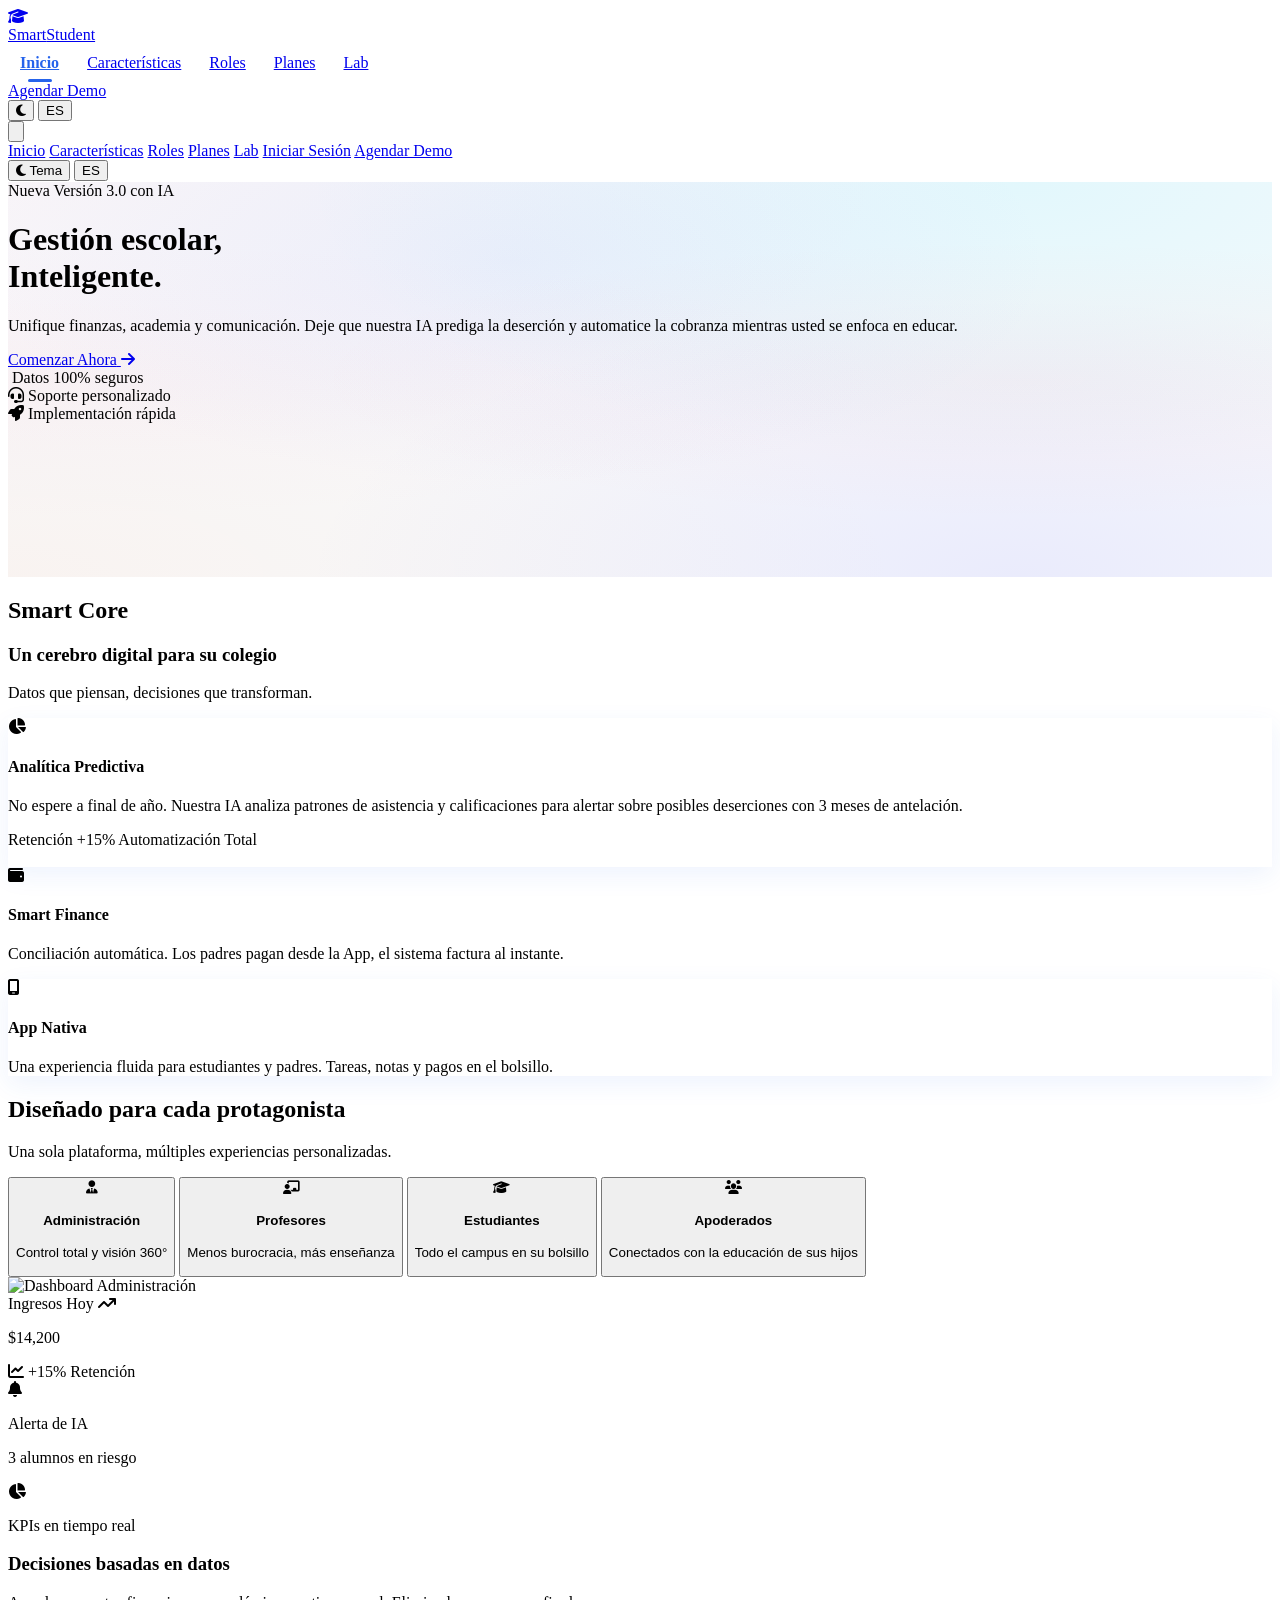
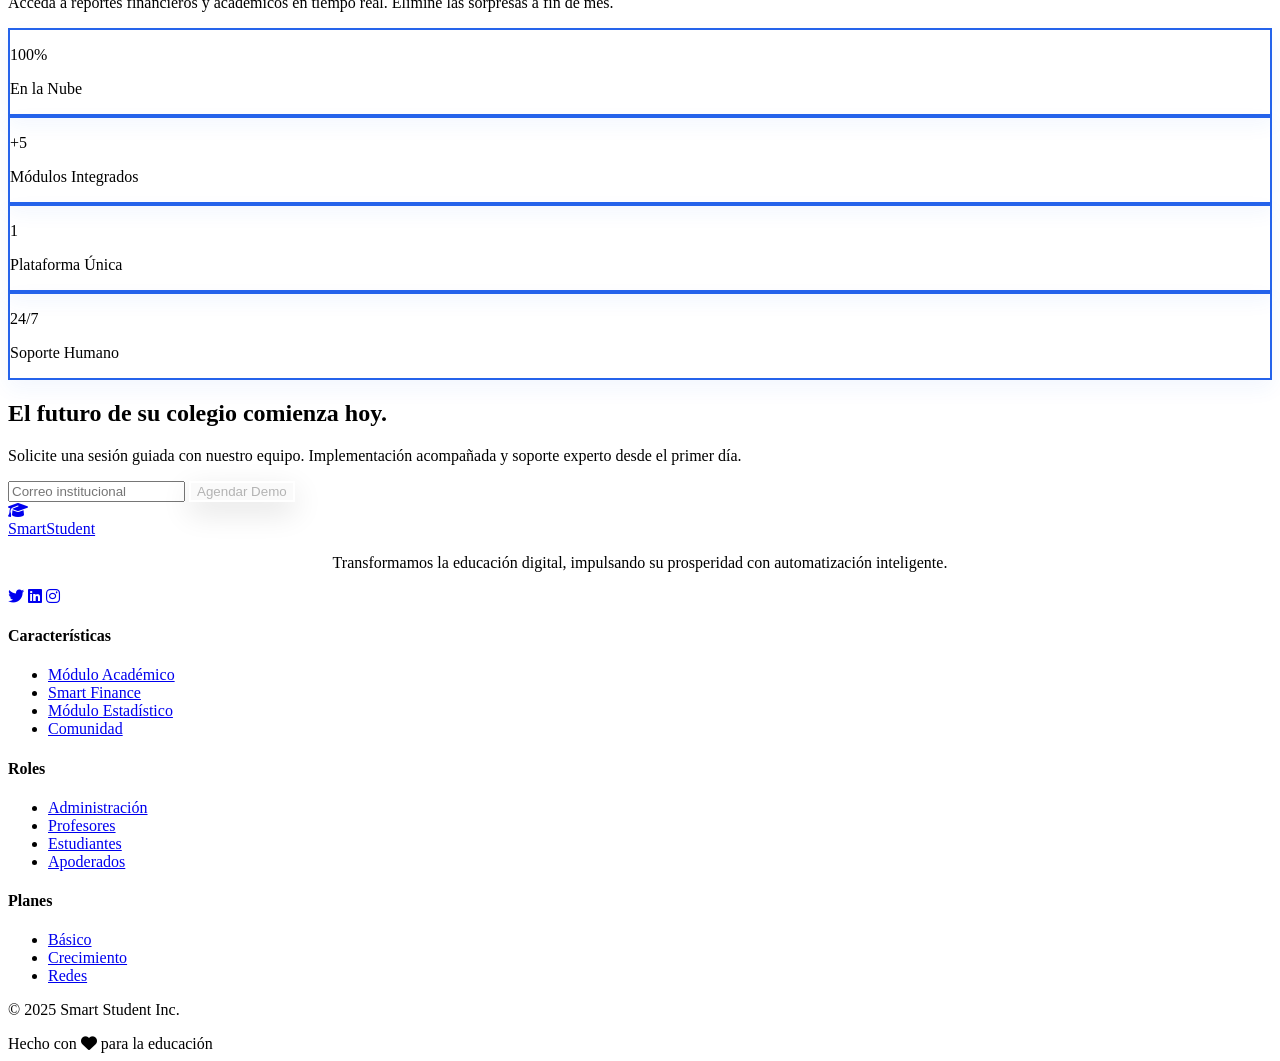
==== commit b430f55a: "feat: agregar animación slide-down al navbar en todas las páginas - Añadido @keyframes navSlideDown " ====
--- a/index.html
+++ b/index.html
@@ -172,18 +172,44 @@
         /* Navigation active indicator */
         #nav-container .nav-link {
             position: relative;
-        }
-        #nav-container .nav-link.active::after,
-        #nav-container a.nav-link[aria-current="page"]::after {
+            display: inline-flex;
+            align-items: center;
+            gap: 6px;
+            padding: 10px 12px;
+            border-radius: 10px;
+            transition: color 0.2s ease;
+            background: transparent !important;
+        }
+        #nav-container .nav-link::after {
             content: '';
             position: absolute;
             bottom: 0;
             left: 50%;
-            transform: translateX(-50%) scaleX(1) !important;
+            transform: translateX(-50%) scaleX(0);
             width: 24px;
             height: 3px;
             background: #2563eb;
             border-radius: 999px;
+            transition: transform 0.25s cubic-bezier(0.4, 0, 0.2, 1);
+        }
+        #nav-container .nav-link:hover::after {
+            transform: translateX(-50%) scaleX(0.6);
+        }
+        #nav-container .nav-link.active::after,
+        #nav-container a.nav-link[aria-current="page"]::after {
+            transform: translateX(-50%) scaleX(1) !important;
+        }
+        /* Active nav link styling */
+        nav a[aria-current="page"],
+        nav a.nav-link.active {
+            color: #2563eb !important;
+            font-weight: 600 !important;
+        }
+        body.dark nav a.nav-link.active,
+        body.dark nav a[aria-current="page"],
+        .dark nav a.nav-link.active,
+        .dark nav a[aria-current="page"] {
+            color: #fff !important;
         }
 
         /* Hide Scrollbar */
@@ -283,7 +309,7 @@
     <a href="#main-content" class="skip-link sr-only focus:not-sr-only focus:absolute focus:top-4 focus:left-4 bg-white p-4 z-50">Saltar al contenido principal</a>
 
     <!-- Navegación -->
-    <nav class="fixed w-full z-50 transition-all duration-300" 
+    <nav class="fixed w-full z-50 transition-all duration-300 nav-animate" 
          x-data="{ scrolled: false, mobileMenu: false }" 
          :class="scrolled ? 'glass py-3' : 'bg-transparent py-5'"
          @scroll.window="scrolled = (window.pageYOffset > 20)">
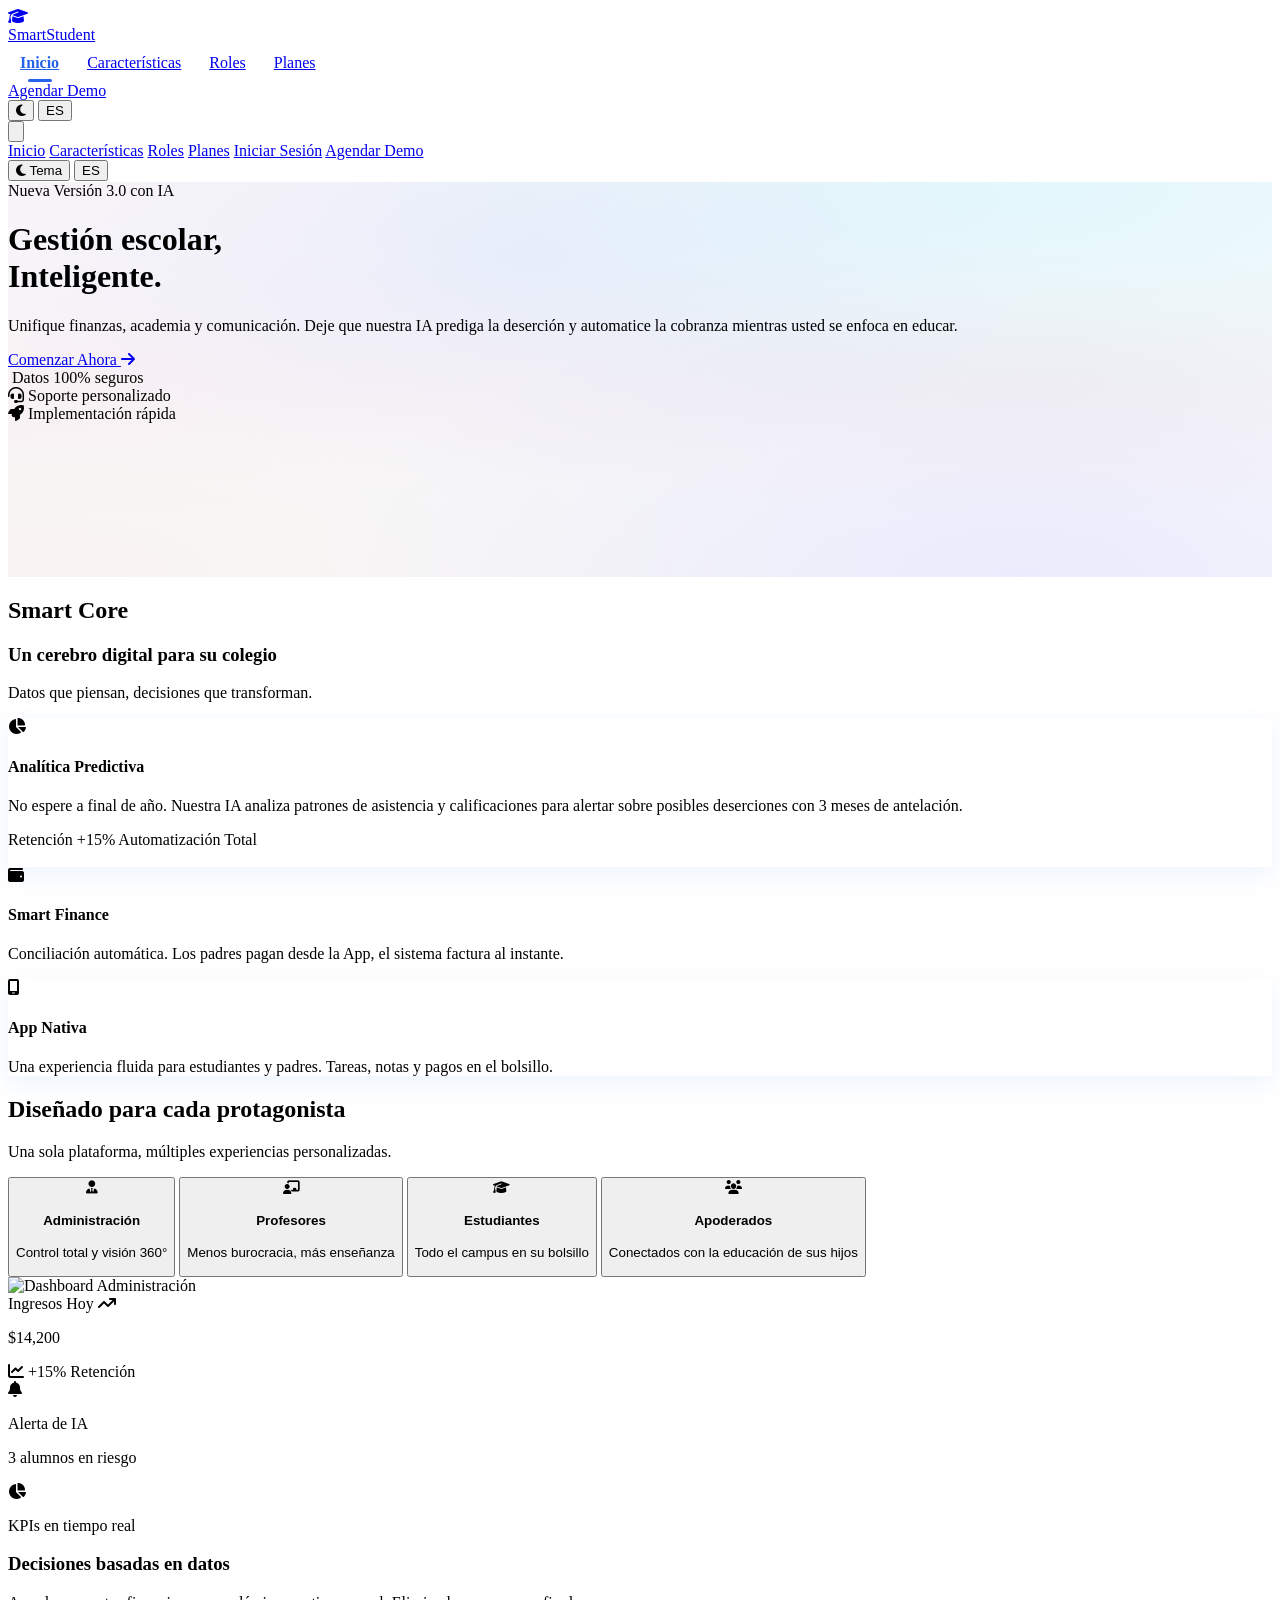
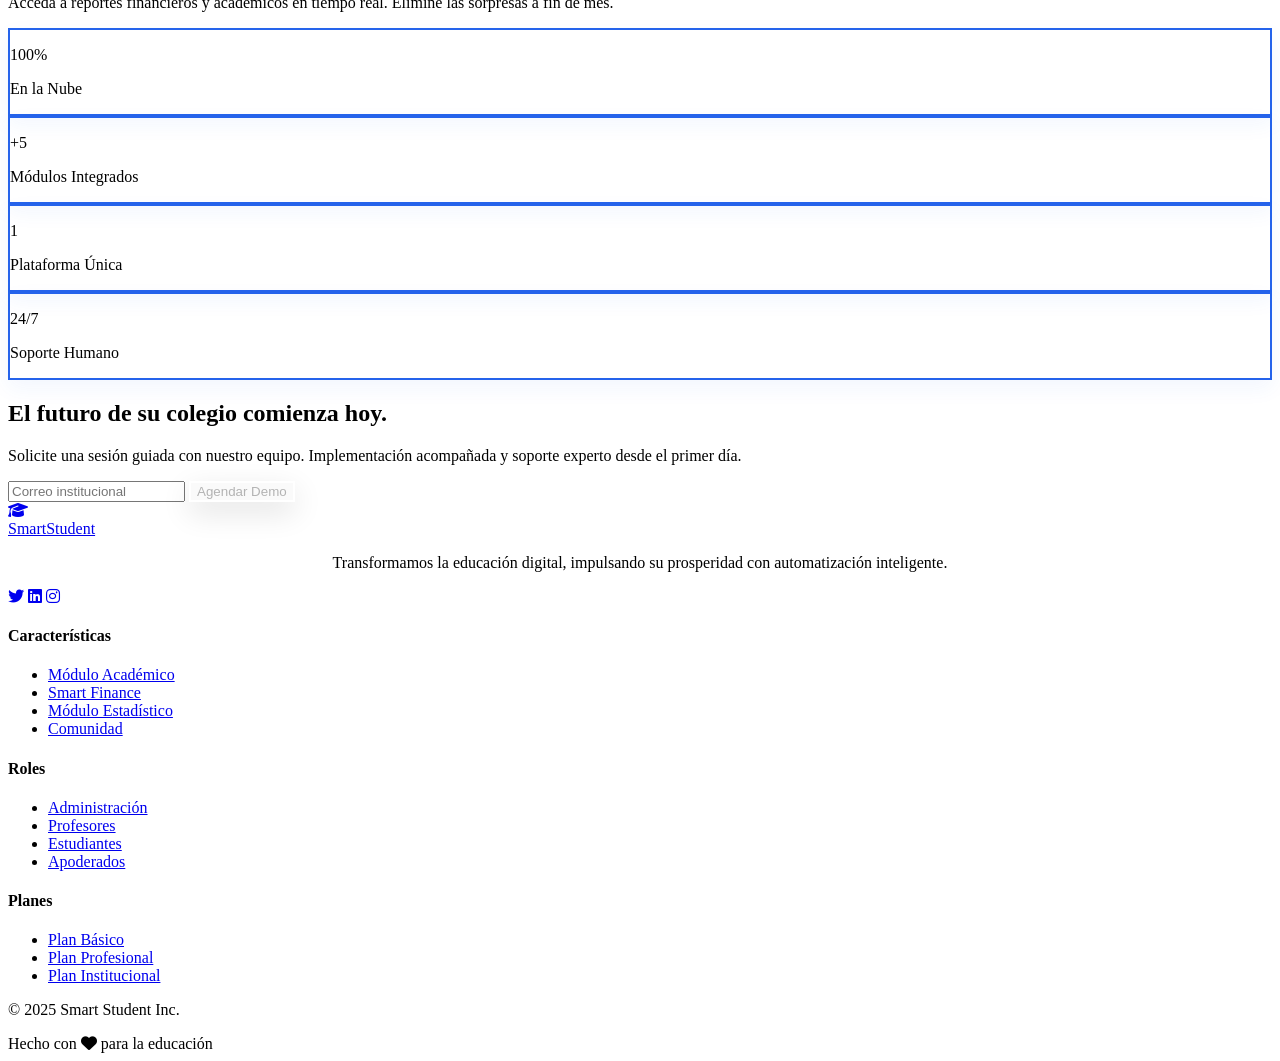
==== commit ca5bf082: "feat: reducir tamaño tarjetas Lab, agregar acento de plan, renombrar 'SS Savings' a 'Ahorro Proyecta" ====
--- a/index.html
+++ b/index.html
@@ -27,9 +27,9 @@
     <meta name="theme-color" content="#2563eb">
     
     <!-- Favicon -->
-    <link rel="icon" type="image/x-icon" href="/img/favicon.ico?v=2">
-    <link rel="shortcut icon" href="/img/favicon.ico?v=2">
-    <link rel="apple-touch-icon" href="/img/favicon.ico?v=2">
+    <link rel="icon" type="image/x-icon" href="/img/logo3.1.ico?v=3">
+    <link rel="shortcut icon" href="/img/logo3.1.ico?v=3">
+    <link rel="apple-touch-icon" href="/img/logo3.1.ico?v=3">
 
     <!-- Fuentes -->
     <link rel="preconnect" href="https://fonts.googleapis.com">
@@ -332,7 +332,6 @@
                         <a href="features.html" class="nav-link text-sm font-medium text-slate-600 hover:text-brand-600 transition pt-2 pb-3 dark:text-slate-300 dark:hover:text-white" data-i18n="nav.features">Características</a>
                         <a href="roles.html" class="nav-link text-sm font-medium text-slate-600 hover:text-brand-600 transition pt-2 pb-3 dark:text-slate-300 dark:hover:text-white" data-i18n="nav.roles">Roles</a>
                         <a href="plans.html" class="nav-link text-sm font-medium text-slate-600 hover:text-brand-600 transition pt-2 pb-3 dark:text-slate-300 dark:hover:text-white" data-i18n="nav.pricing">Planes</a>
-                        <a href="calculator/" class="nav-link text-sm font-medium text-slate-600 hover:text-brand-600 transition pt-2 pb-3 dark:text-slate-300 dark:hover:text-white" data-i18n="nav.calculator">Lab</a>
                     </div>
                     <div class="h-6 w-px bg-slate-200 dark:bg-slate-700 mr-8"></div>
                     <a href="index.html#demo" class="px-6 py-2.5 bg-brand-600 rounded-full text-white text-sm font-semibold hover:bg-brand-500 hover:shadow-lg transition" data-i18n="nav.demo">Agendar Demo</a>
@@ -367,7 +366,6 @@
                 <a href="features.html" @click="mobileMenu = false" class="nav-link text-slate-700 font-medium py-2 dark:text-slate-200" data-i18n="nav.features">Características</a>
                 <a href="roles.html" @click="mobileMenu = false" class="nav-link text-slate-700 font-medium py-2 dark:text-slate-200" data-i18n="nav.roles">Roles</a>
                 <a href="plans.html" @click="mobileMenu = false" class="nav-link text-slate-700 font-medium py-2 dark:text-slate-200" data-i18n="nav.pricing">Planes</a>
-                <a href="calculator/" @click="mobileMenu = false" class="nav-link text-slate-700 font-medium py-2 dark:text-slate-200" data-i18n="nav.calculator">Lab</a>
                 <a href="#" class="nav-link text-brand-600 font-bold py-2 dark:text-brand-400" data-i18n="nav.login">Iniciar Sesión</a>
                 <a href="#demo" class="nav-link bg-brand-600 text-white py-3 rounded-xl font-bold shadow-lg shadow-brand-600/20" data-i18n="nav.demo_text">Agendar Demo</a>
 
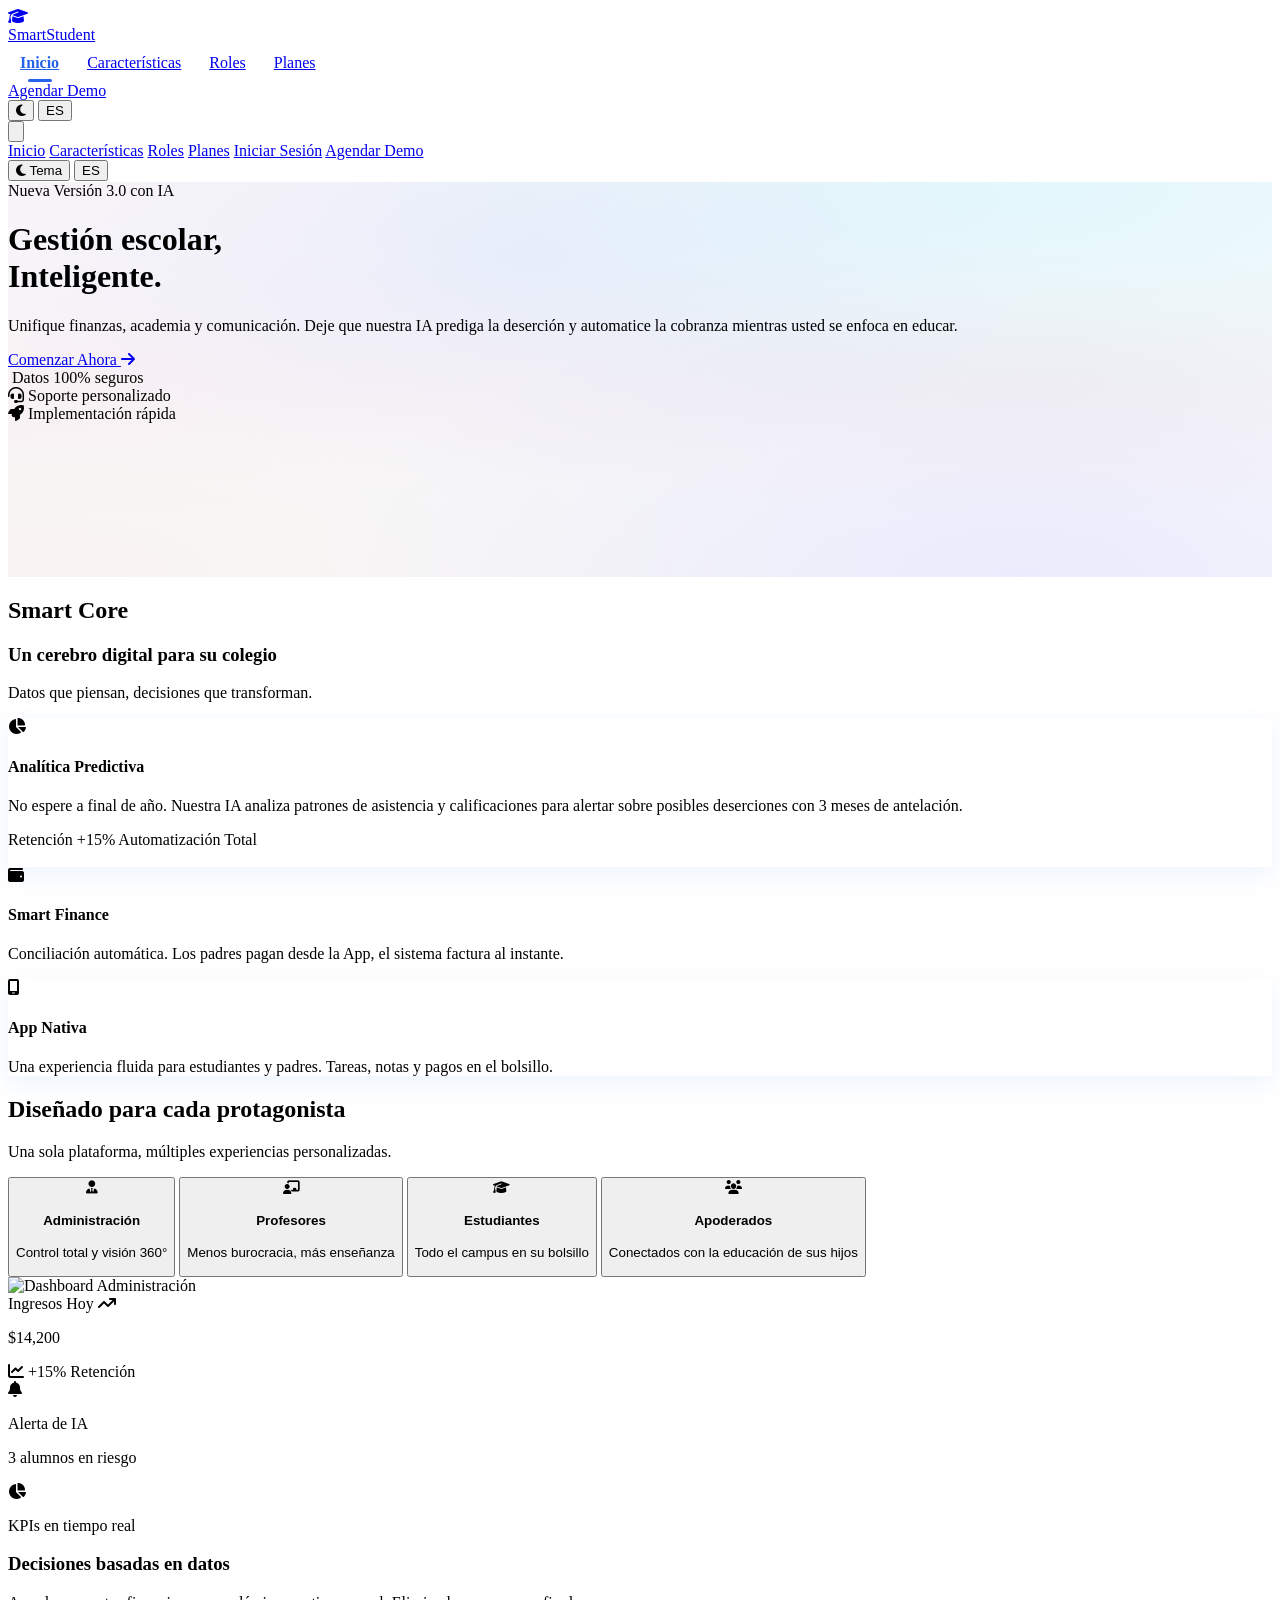
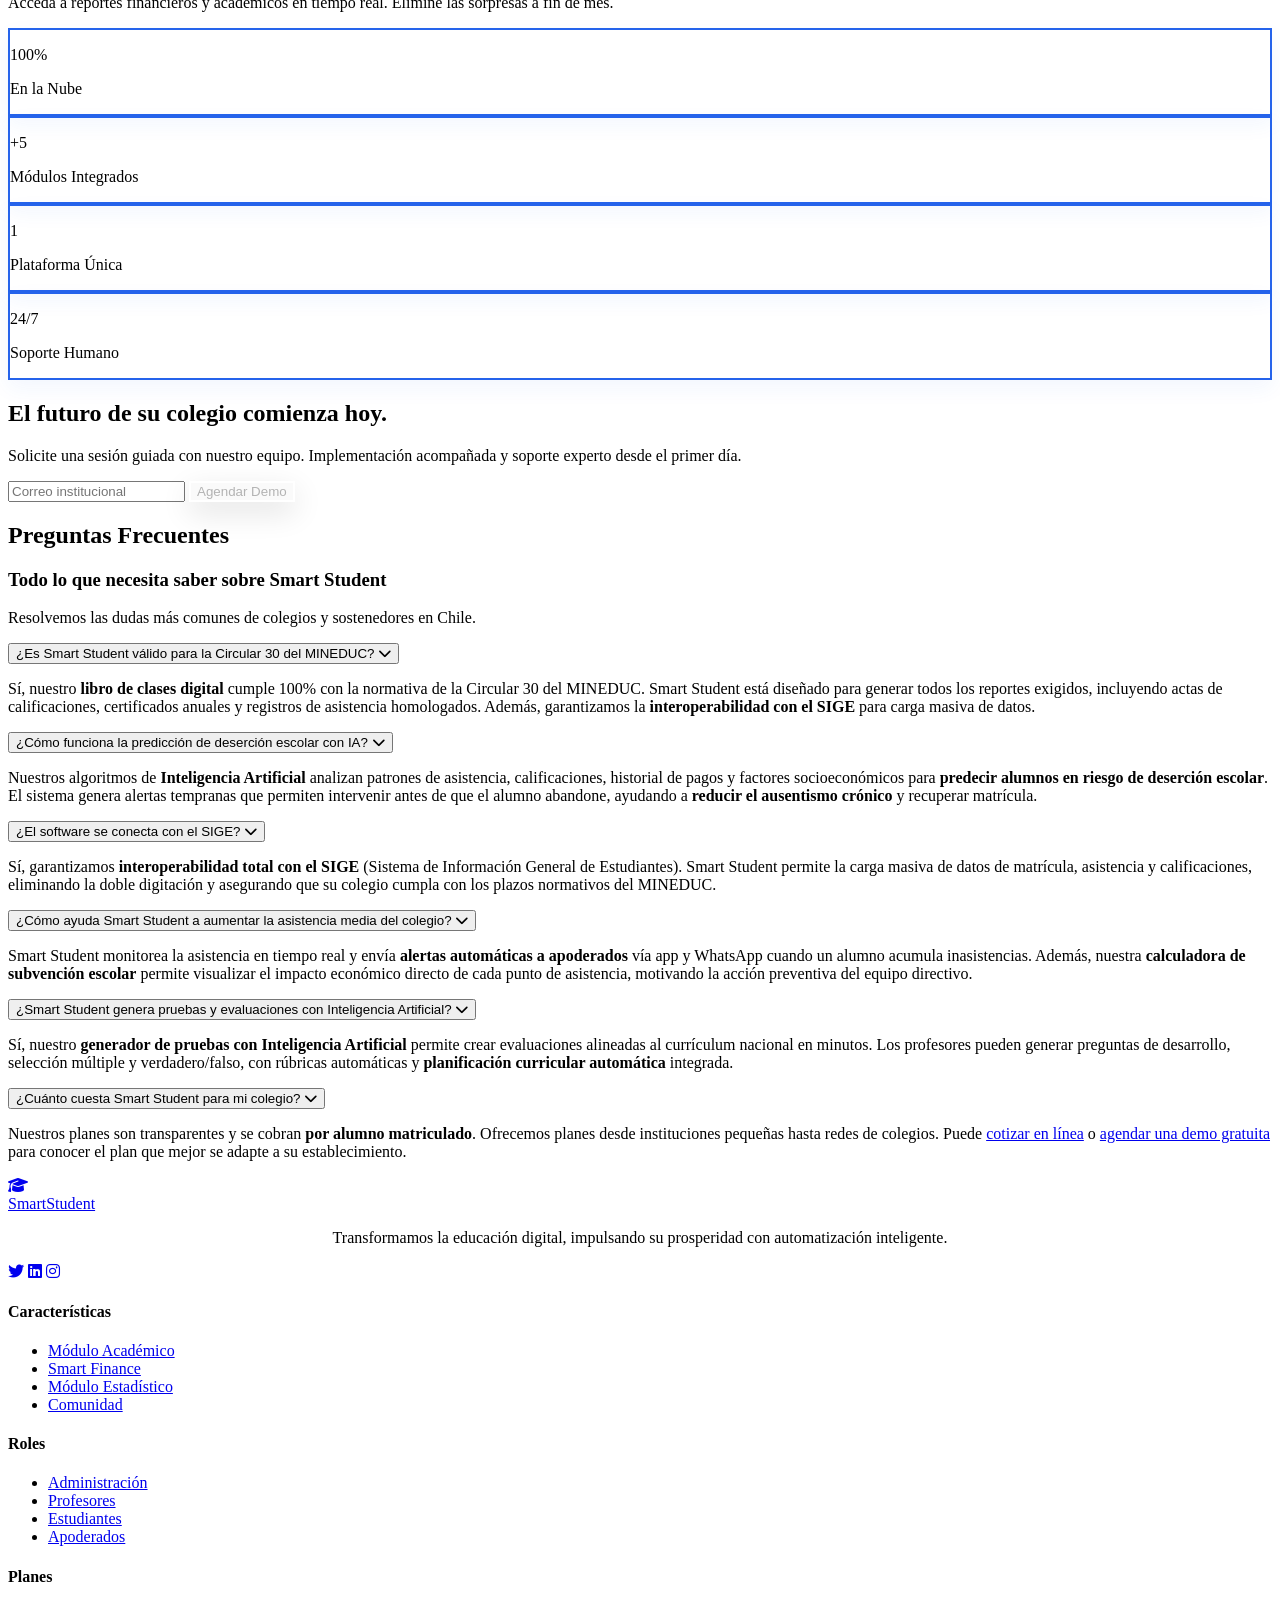
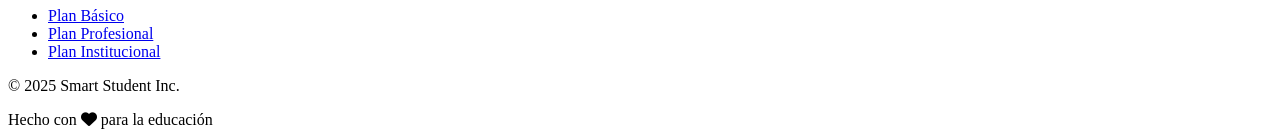
==== commit a5000297: "feat(seo): optimización SEO semántico con keywords, FAQ y JSON-LD structured data - Actualizar title" ====
--- a/index.html
+++ b/index.html
@@ -3,29 +3,122 @@
 <head>
     <meta charset="UTF-8">
     <meta name="viewport" content="width=device-width, initial-scale=1.0">
-    <title>Smart Student | El Sistema Operativo de la Educación</title>
-    <meta name="description" content="Plataforma de gestión educativa con Inteligencia Artificial. Unifique finanzas, academia y comunicación en una sola plataforma.">
-    <meta name="keywords" content="gestión escolar, software educativo, ERP escolar, IA educación, colegios, smartstudent">
+    <title>Smart Student | Software de Gestión Escolar con IA · Libro de Clases Digital Chile</title>
+    <meta name="description" content="Plataforma de gestión escolar integral para colegios en Chile. Cumple normativa MINEDUC (Circular 30), reduce la deserción escolar con IA y automatiza evaluaciones docentes. Cotiza online.">
+    <meta name="keywords" content="software de gestión escolar Chile, libro de clases digital MINEDUC, sistema de gestión escolar con IA, plataforma escolar interoperable SIGE, mejor software escolar 2026, cotizar libro digital colegio, reducir deserción escolar, calculadora subvención escolar Chile, predecir alumnos en riesgo escolar, ausentismo crónico MINEDUC, generador de pruebas con inteligencia artificial, planificación curricular automática, automatización de tareas docentes, app de apoderados y notas">
     <meta name="author" content="Smart Student Inc.">
     <meta name="robots" content="index, follow">
+    <link rel="canonical" href="https://smartstudent.io/">
     
     <!-- Open Graph / Social Media -->
     <meta property="og:type" content="website">
-    <meta property="og:title" content="Smart Student | Gestión Escolar Inteligente">
-    <meta property="og:description" content="Unifique finanzas, academia y comunicación. IA que predice deserción y automatiza cobranza.">
+    <meta property="og:title" content="Smart Student | Software de Gestión Escolar con IA en Chile">
+    <meta property="og:description" content="Libro de clases digital MINEDUC. IA que predice deserción escolar y automatiza cobranza. Interoperable con SIGE.">
     <meta property="og:image" content="https://smartstudent.io/og-image.jpg">
     <meta property="og:url" content="https://smartstudent.io">
     <meta property="og:site_name" content="Smart Student">
     
     <!-- Twitter Card -->
     <meta name="twitter:card" content="summary_large_image">
-    <meta name="twitter:title" content="Smart Student | Gestión Escolar Inteligente">
-    <meta name="twitter:description" content="Unifique finanzas, academia y comunicación. IA que predice deserción.">
+    <meta name="twitter:title" content="Smart Student | Software de Gestión Escolar con IA en Chile">
+    <meta name="twitter:description" content="Libro de clases digital MINEDUC. Reduce deserción escolar con IA. Plataforma interoperable SIGE. Cotiza online.">
     <meta name="twitter:image" content="https://smartstudent.io/twitter-card.jpg">
     
     <!-- Theme Color -->
     <meta name="theme-color" content="#2563eb">
     
+    <!-- JSON-LD Structured Data: Organization -->
+    <script type="application/ld+json">
+    {
+        "@context": "https://schema.org",
+        "@type": "SoftwareApplication",
+        "name": "Smart Student",
+        "applicationCategory": "EducationalApplication",
+        "operatingSystem": "Web, iOS, Android",
+        "description": "Plataforma de gestión escolar integral para colegios en Chile. Libro de clases digital con IA, compatible con MINEDUC y SIGE.",
+        "url": "https://smartstudent.io",
+        "author": {
+            "@type": "Organization",
+            "name": "Smart Student Inc.",
+            "url": "https://smartstudent.io"
+        },
+        "offers": {
+            "@type": "AggregateOffer",
+            "priceCurrency": "CLP",
+            "availability": "https://schema.org/InStock",
+            "url": "https://smartstudent.io/plans"
+        },
+        "featureList": [
+            "Libro de clases digital MINEDUC",
+            "Predicción de deserción escolar con IA",
+            "Generador de pruebas con Inteligencia Artificial",
+            "Planificación curricular automática",
+            "Interoperabilidad con SIGE",
+            "App móvil para apoderados y estudiantes",
+            "Cobranza automatizada",
+            "Reportes SEP automáticos"
+        ]
+    }
+    </script>
+
+    <!-- JSON-LD Structured Data: FAQ -->
+    <script type="application/ld+json">
+    {
+        "@context": "https://schema.org",
+        "@type": "FAQPage",
+        "mainEntity": [
+            {
+                "@type": "Question",
+                "name": "¿Es Smart Student válido para la Circular 30 del MINEDUC?",
+                "acceptedAnswer": {
+                    "@type": "Answer",
+                    "text": "Sí, nuestro libro de clases digital cumple 100% con la normativa de la Circular 30 del MINEDUC. Smart Student genera todos los reportes exigidos y garantiza interoperabilidad con el SIGE para carga masiva de datos."
+                }
+            },
+            {
+                "@type": "Question",
+                "name": "¿Cómo funciona la predicción de deserción escolar con IA?",
+                "acceptedAnswer": {
+                    "@type": "Answer",
+                    "text": "Nuestros algoritmos de Inteligencia Artificial analizan patrones de asistencia, calificaciones, historial de pagos y factores socioeconómicos para predecir alumnos en riesgo de deserción escolar. El sistema genera alertas tempranas para intervenir antes de que el alumno abandone."
+                }
+            },
+            {
+                "@type": "Question",
+                "name": "¿El software se conecta con el SIGE?",
+                "acceptedAnswer": {
+                    "@type": "Answer",
+                    "text": "Sí, garantizamos interoperabilidad total con el SIGE (Sistema de Información General de Estudiantes). Smart Student permite la carga masiva de datos de matrícula, asistencia y calificaciones."
+                }
+            },
+            {
+                "@type": "Question",
+                "name": "¿Cómo ayuda Smart Student a aumentar la asistencia media del colegio?",
+                "acceptedAnswer": {
+                    "@type": "Answer",
+                    "text": "Smart Student monitorea la asistencia en tiempo real y envía alertas automáticas a apoderados vía app y WhatsApp. Nuestra calculadora de subvención escolar permite visualizar el impacto económico de cada punto de asistencia."
+                }
+            },
+            {
+                "@type": "Question",
+                "name": "¿Smart Student genera pruebas y evaluaciones con Inteligencia Artificial?",
+                "acceptedAnswer": {
+                    "@type": "Answer",
+                    "text": "Sí, nuestro generador de pruebas con Inteligencia Artificial permite crear evaluaciones alineadas al currículum nacional en minutos, con rúbricas automáticas y planificación curricular automática integrada."
+                }
+            },
+            {
+                "@type": "Question",
+                "name": "¿Cuánto cuesta Smart Student para mi colegio?",
+                "acceptedAnswer": {
+                    "@type": "Answer",
+                    "text": "Nuestros planes son transparentes y se cobran por alumno matriculado. Ofrecemos planes desde instituciones pequeñas hasta redes de colegios. Puede cotizar en línea o agendar una demo gratuita."
+                }
+            }
+        ]
+    }
+    </script>
+
     <!-- Favicon -->
     <link rel="icon" type="image/x-icon" href="/img/logo3.1.ico?v=3">
     <link rel="shortcut icon" href="/img/logo3.1.ico?v=3">
@@ -400,12 +493,12 @@
                     </div>
 
                     <h1 class="text-5xl lg:text-7xl font-extrabold tracking-tight text-slate-900 leading-[1.1] mb-6 dark:text-white">
-                        <span data-i18n="hero.title_line1">Gestión escolar,</span><br>
-                        <span class="text-transparent bg-clip-text bg-gradient-to-r from-brand-600 to-indigo-500" data-i18n="hero.title_line2">Inteligente.</span>
+                        <span data-i18n="hero.title_line1">El Primer Software de Gestión Escolar</span><br>
+                        <span class="text-transparent bg-clip-text bg-gradient-to-r from-brand-600 to-indigo-500" data-i18n="hero.title_line2">con Inteligencia Artificial en Chile.</span>
                     </h1>
                     
                     <p class="text-lg text-slate-600 mb-8 max-w-2xl mx-auto lg:mx-0 leading-relaxed dark:text-slate-400" data-i18n="hero.paragraph">
-                        Unifique finanzas, academia y comunicación. Deje que nuestra IA prediga la deserción y automatice la cobranza mientras usted se enfoca en educar.
+                        Libro de clases digital compatible con MINEDUC. Unifique finanzas, academia y comunicación. Nuestra IA predice la deserción escolar y automatiza la cobranza mientras usted se enfoca en educar.
                     </p>
                     
                     <div class="flex flex-col sm:flex-row gap-4 justify-center lg:justify-start mb-12">
@@ -465,8 +558,8 @@
         <div class="max-w-7xl mx-auto px-4 sm:px-6 lg:px-8">
             <div class="text-center mb-20 max-w-3xl mx-auto reveal">
                 <h2 class="text-base text-brand-600 font-bold tracking-wide uppercase mb-2" data-i18n="features.title_small">Smart Core</h2>
-                <h3 class="text-3xl lg:text-4xl font-bold text-slate-900 mb-4 dark:text-white" data-i18n="features.title">Un cerebro digital para su colegio</h3>
-                <p class="text-lg text-slate-500 dark:text-slate-400" data-i18n="features.subtitle">Datos que piensan, decisiones que transforman.</p>
+                <h3 class="text-3xl lg:text-4xl font-bold text-slate-900 mb-4 dark:text-white" data-i18n="features.title">Sistema de Gestión Escolar con IA para su colegio</h3>
+                <p class="text-lg text-slate-500 dark:text-slate-400" data-i18n="features.subtitle">Libro de clases digital, planificación curricular automática y automatización de tareas docentes.</p>
             </div>
 
             <!-- Bento Grid -->
@@ -558,8 +651,8 @@
 
         <div class="max-w-7xl mx-auto px-4 sm:px-6 lg:px-8 relative z-10">
             <div class="text-center mb-12 reveal">
-                <h2 class="text-3xl font-bold text-slate-900 dark:text-white mb-4" data-i18n="roles.title">Diseñado para cada protagonista</h2>
-                <p class="text-slate-500 dark:text-slate-400" data-i18n="roles.subtitle">Una sola plataforma, múltiples experiencias personalizadas.</p>
+                <h2 class="text-3xl font-bold text-slate-900 dark:text-white mb-4" data-i18n="roles.title">Software escolar diseñado para cada protagonista</h2>
+                <p class="text-slate-500 dark:text-slate-400" data-i18n="roles.subtitle">Directores, profesores, estudiantes y apoderados. Una sola plataforma, múltiples experiencias.</p>
             </div>
 
             <div class="flex flex-col lg:flex-row gap-12 items-start">
@@ -890,6 +983,88 @@
         </div>
     </section>
 
+    <!-- FAQ Section (SEO Optimized) -->
+    <section id="faq" class="py-24 bg-white dark:bg-slate-900 transition-colors duration-300">
+        <div class="max-w-4xl mx-auto px-4 sm:px-6 lg:px-8">
+            <div class="text-center mb-16 reveal">
+                <h2 class="text-base text-brand-600 font-bold tracking-wide uppercase mb-2">Preguntas Frecuentes</h2>
+                <h3 class="text-3xl lg:text-4xl font-bold text-slate-900 dark:text-white mb-4">Todo lo que necesita saber sobre Smart Student</h3>
+                <p class="text-lg text-slate-500 dark:text-slate-400">Resolvemos las dudas más comunes de colegios y sostenedores en Chile.</p>
+            </div>
+
+            <div class="space-y-4" x-data="{ open: null }">
+                <!-- FAQ 1 -->
+                <div class="bg-slate-50 dark:bg-slate-800 rounded-2xl border border-slate-100 dark:border-slate-700 overflow-hidden reveal">
+                    <button @click="open = open === 1 ? null : 1" class="w-full flex items-center justify-between px-6 py-5 text-left">
+                        <span class="font-semibold text-slate-900 dark:text-white text-lg">¿Es Smart Student válido para la Circular 30 del MINEDUC?</span>
+                        <i class="fa-solid fa-chevron-down text-brand-600 transition-transform duration-300" :class="open === 1 ? 'rotate-180' : ''"></i>
+                    </button>
+                    <div x-show="open === 1" x-collapse class="px-6 pb-5">
+                        <p class="text-slate-600 dark:text-slate-400 leading-relaxed">Sí, nuestro <strong>libro de clases digital</strong> cumple 100% con la normativa de la Circular 30 del MINEDUC. Smart Student está diseñado para generar todos los reportes exigidos, incluyendo actas de calificaciones, certificados anuales y registros de asistencia homologados. Además, garantizamos la <strong>interoperabilidad con el SIGE</strong> para carga masiva de datos.</p>
+                    </div>
+                </div>
+
+                <!-- FAQ 2 -->
+                <div class="bg-slate-50 dark:bg-slate-800 rounded-2xl border border-slate-100 dark:border-slate-700 overflow-hidden reveal">
+                    <button @click="open = open === 2 ? null : 2" class="w-full flex items-center justify-between px-6 py-5 text-left">
+                        <span class="font-semibold text-slate-900 dark:text-white text-lg">¿Cómo funciona la predicción de deserción escolar con IA?</span>
+                        <i class="fa-solid fa-chevron-down text-brand-600 transition-transform duration-300" :class="open === 2 ? 'rotate-180' : ''"></i>
+                    </button>
+                    <div x-show="open === 2" x-collapse class="px-6 pb-5">
+                        <p class="text-slate-600 dark:text-slate-400 leading-relaxed">Nuestros algoritmos de <strong>Inteligencia Artificial</strong> analizan patrones de asistencia, calificaciones, historial de pagos y factores socioeconómicos para <strong>predecir alumnos en riesgo de deserción escolar</strong>. El sistema genera alertas tempranas que permiten intervenir antes de que el alumno abandone, ayudando a <strong>reducir el ausentismo crónico</strong> y recuperar matrícula.</p>
+                    </div>
+                </div>
+
+                <!-- FAQ 3 -->
+                <div class="bg-slate-50 dark:bg-slate-800 rounded-2xl border border-slate-100 dark:border-slate-700 overflow-hidden reveal">
+                    <button @click="open = open === 3 ? null : 3" class="w-full flex items-center justify-between px-6 py-5 text-left">
+                        <span class="font-semibold text-slate-900 dark:text-white text-lg">¿El software se conecta con el SIGE?</span>
+                        <i class="fa-solid fa-chevron-down text-brand-600 transition-transform duration-300" :class="open === 3 ? 'rotate-180' : ''"></i>
+                    </button>
+                    <div x-show="open === 3" x-collapse class="px-6 pb-5">
+                        <p class="text-slate-600 dark:text-slate-400 leading-relaxed">Sí, garantizamos <strong>interoperabilidad total con el SIGE</strong> (Sistema de Información General de Estudiantes). Smart Student permite la carga masiva de datos de matrícula, asistencia y calificaciones, eliminando la doble digitación y asegurando que su colegio cumpla con los plazos normativos del MINEDUC.</p>
+                    </div>
+                </div>
+
+                <!-- FAQ 4 -->
+                <div class="bg-slate-50 dark:bg-slate-800 rounded-2xl border border-slate-100 dark:border-slate-700 overflow-hidden reveal">
+                    <button @click="open = open === 4 ? null : 4" class="w-full flex items-center justify-between px-6 py-5 text-left">
+                        <span class="font-semibold text-slate-900 dark:text-white text-lg">¿Cómo ayuda Smart Student a aumentar la asistencia media del colegio?</span>
+                        <i class="fa-solid fa-chevron-down text-brand-600 transition-transform duration-300" :class="open === 4 ? 'rotate-180' : ''"></i>
+                    </button>
+                    <div x-show="open === 4" x-collapse class="px-6 pb-5">
+                        <p class="text-slate-600 dark:text-slate-400 leading-relaxed">Smart Student monitorea la asistencia en tiempo real y envía <strong>alertas automáticas a apoderados</strong> vía app y WhatsApp cuando un alumno acumula inasistencias. Además, nuestra <strong>calculadora de subvención escolar</strong> permite visualizar el impacto económico directo de cada punto de asistencia, motivando la acción preventiva del equipo directivo.</p>
+                    </div>
+                </div>
+
+                <!-- FAQ 5 -->
+                <div class="bg-slate-50 dark:bg-slate-800 rounded-2xl border border-slate-100 dark:border-slate-700 overflow-hidden reveal">
+                    <button @click="open = open === 5 ? null : 5" class="w-full flex items-center justify-between px-6 py-5 text-left">
+                        <span class="font-semibold text-slate-900 dark:text-white text-lg">¿Smart Student genera pruebas y evaluaciones con Inteligencia Artificial?</span>
+                        <i class="fa-solid fa-chevron-down text-brand-600 transition-transform duration-300" :class="open === 5 ? 'rotate-180' : ''"></i>
+                    </button>
+                    <div x-show="open === 5" x-collapse class="px-6 pb-5">
+                        <p class="text-slate-600 dark:text-slate-400 leading-relaxed">Sí, nuestro <strong>generador de pruebas con Inteligencia Artificial</strong> permite crear evaluaciones alineadas al currículum nacional en minutos. Los profesores pueden generar preguntas de desarrollo, selección múltiple y verdadero/falso, con rúbricas automáticas y <strong>planificación curricular automática</strong> integrada.</p>
+                    </div>
+                </div>
+
+                <!-- FAQ 6 -->
+                <div class="bg-slate-50 dark:bg-slate-800 rounded-2xl border border-slate-100 dark:border-slate-700 overflow-hidden reveal">
+                    <button @click="open = open === 6 ? null : 6" class="w-full flex items-center justify-between px-6 py-5 text-left">
+                        <span class="font-semibold text-slate-900 dark:text-white text-lg">¿Cuánto cuesta Smart Student para mi colegio?</span>
+                        <i class="fa-solid fa-chevron-down text-brand-600 transition-transform duration-300" :class="open === 6 ? 'rotate-180' : ''"></i>
+                    </button>
+                    <div x-show="open === 6" x-collapse class="px-6 pb-5">
+                        <p class="text-slate-600 dark:text-slate-400 leading-relaxed">Nuestros planes son transparentes y se cobran <strong>por alumno matriculado</strong>. Ofrecemos planes desde instituciones pequeñas hasta redes de colegios. Puede <a href="plans.html" class="text-brand-600 font-semibold hover:underline">cotizar en línea</a> o <a href="#demo" class="text-brand-600 font-semibold hover:underline">agendar una demo gratuita</a> para conocer el plan que mejor se adapte a su establecimiento.</p>
+                    </div>
+                </div>
+            </div>
+        </div>
+    </section>
+
+    <!-- Dark mode separator -->
+    <div class="section-separator h-px w-full"></div>
+
     <!-- Footer -->
     <footer class="bg-white pt-16 pb-8 border-t border-slate-100 dark:bg-slate-900 dark:border-slate-800">
         <div class="max-w-7xl mx-auto px-4 sm:px-6 lg:px-8">
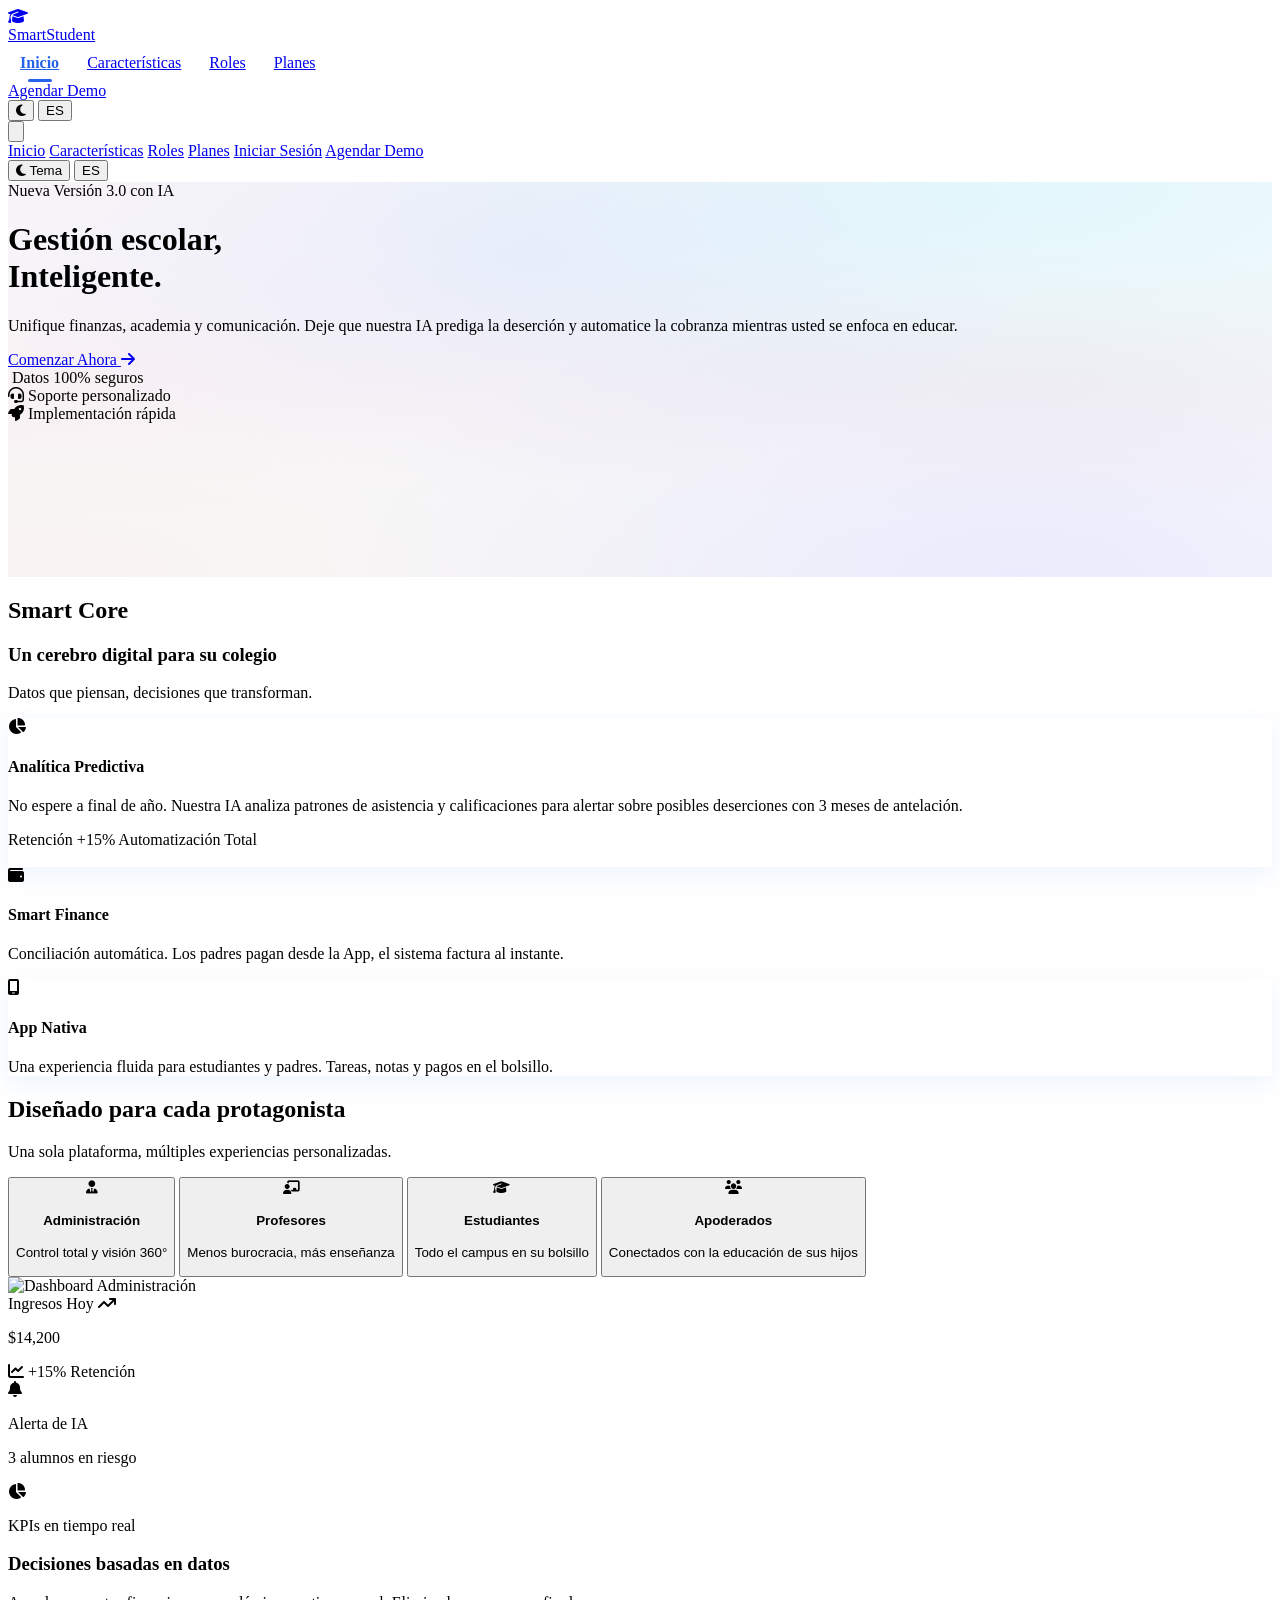
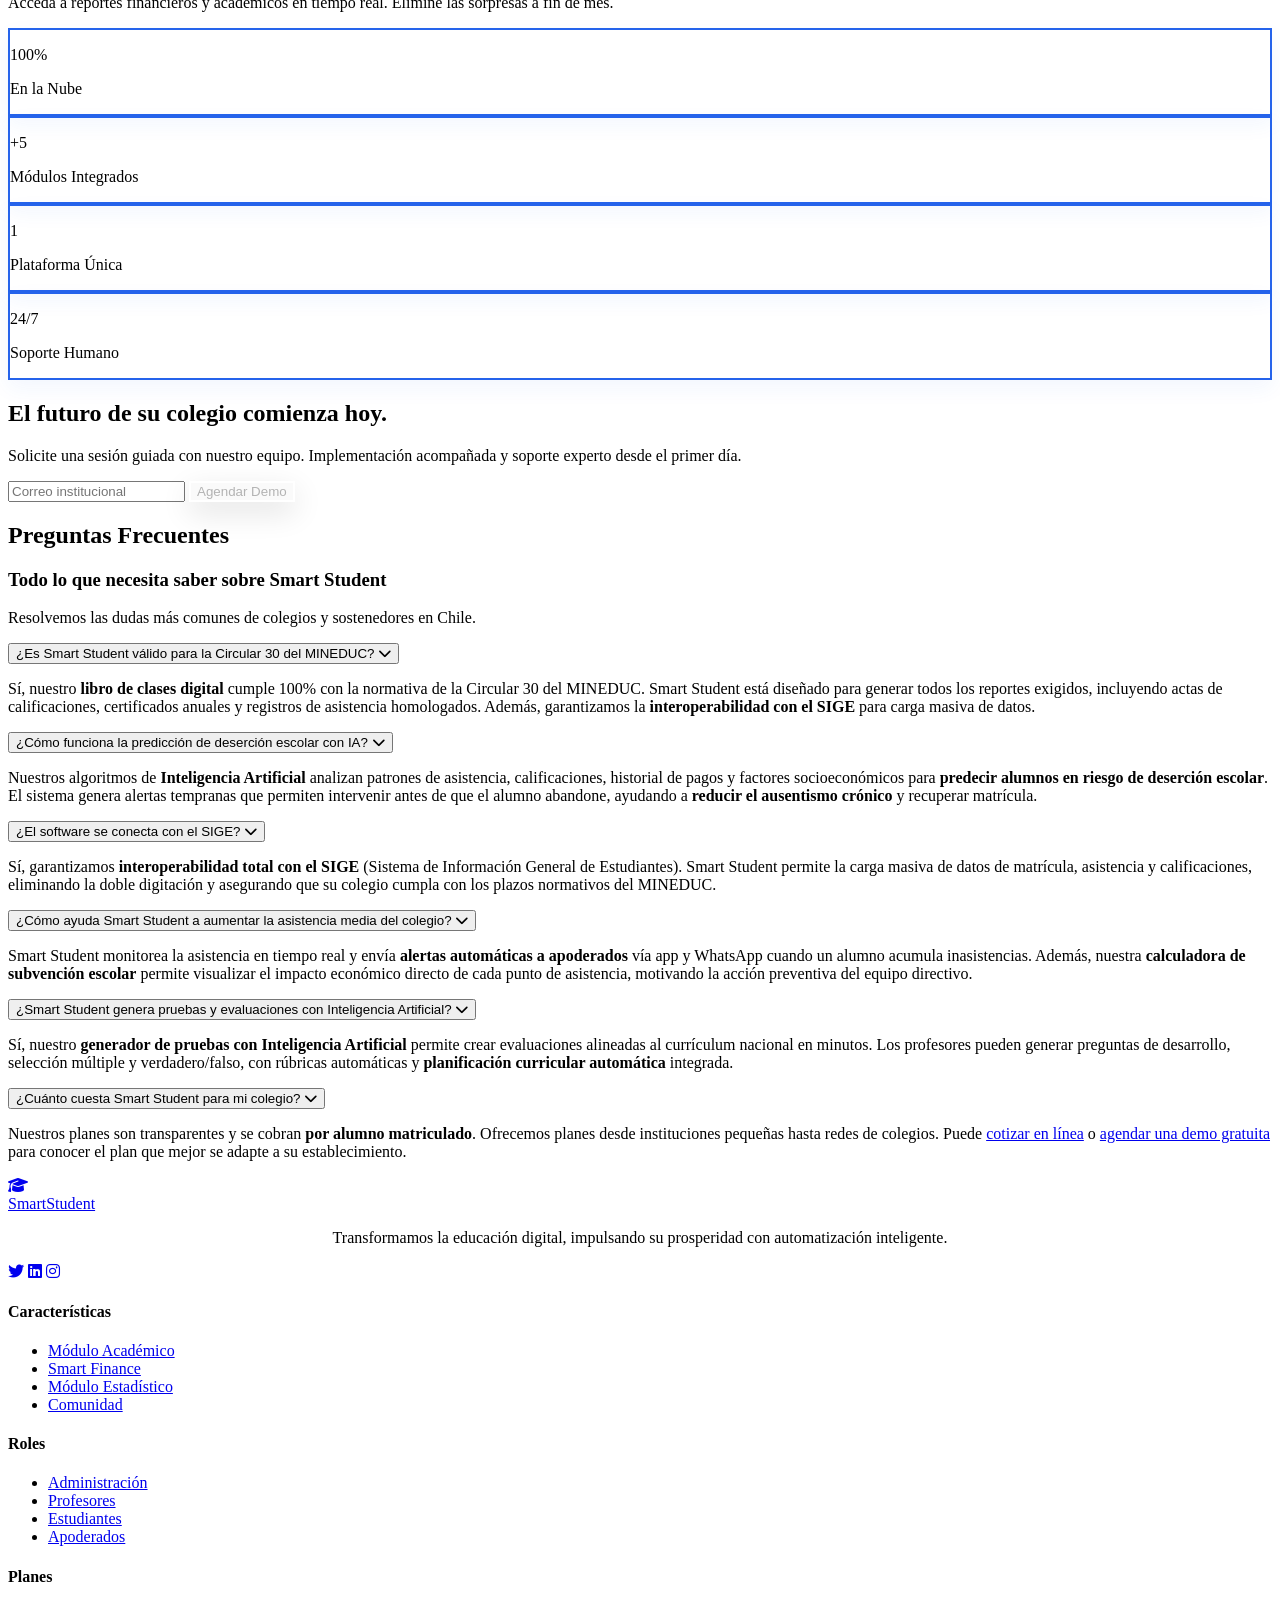
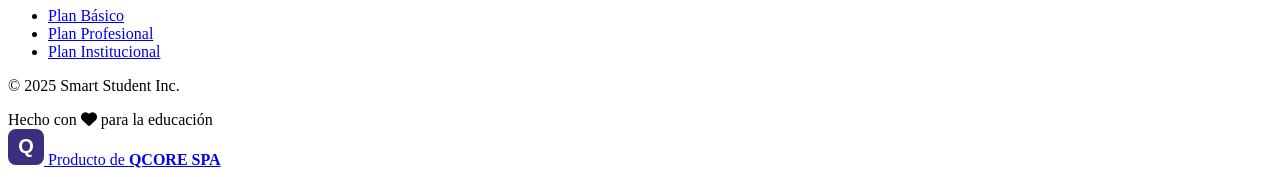
==== commit b9478dcd: "feat: agregar badge QCORE SPA en footer de todas las páginas (excepto lab)" ====
--- a/index.html
+++ b/index.html
@@ -1120,6 +1120,17 @@
                     <span data-i18n="footer.copy">Hecho con <i class="fa-solid fa-heart text-red-400"></i> para la educación</span>
                 </div>
             </div>
+
+            <!-- QCORE SPA Badge -->
+            <div class="border-t border-slate-100 dark:border-slate-800 mt-6 pt-6 flex justify-center items-center">
+                <a href="https://www.qcorespa.com/" target="_blank" rel="noopener noreferrer" class="flex items-center gap-3 group transition-opacity hover:opacity-80">
+                    <svg width="36" height="36" viewBox="0 0 36 36" fill="none" xmlns="http://www.w3.org/2000/svg">
+                        <rect width="36" height="36" rx="8" fill="#3B2F80"/>
+                        <text x="18" y="24" text-anchor="middle" font-family="Arial, sans-serif" font-weight="bold" font-size="20" fill="white">Q</text>
+                    </svg>
+                    <span class="text-xs text-slate-400 group-hover:text-slate-600 dark:group-hover:text-slate-300 transition-colors">Producto de <strong class="text-slate-500 dark:text-slate-300">QCORE SPA</strong></span>
+                </a>
+            </div>
         </div>
     </footer>
 
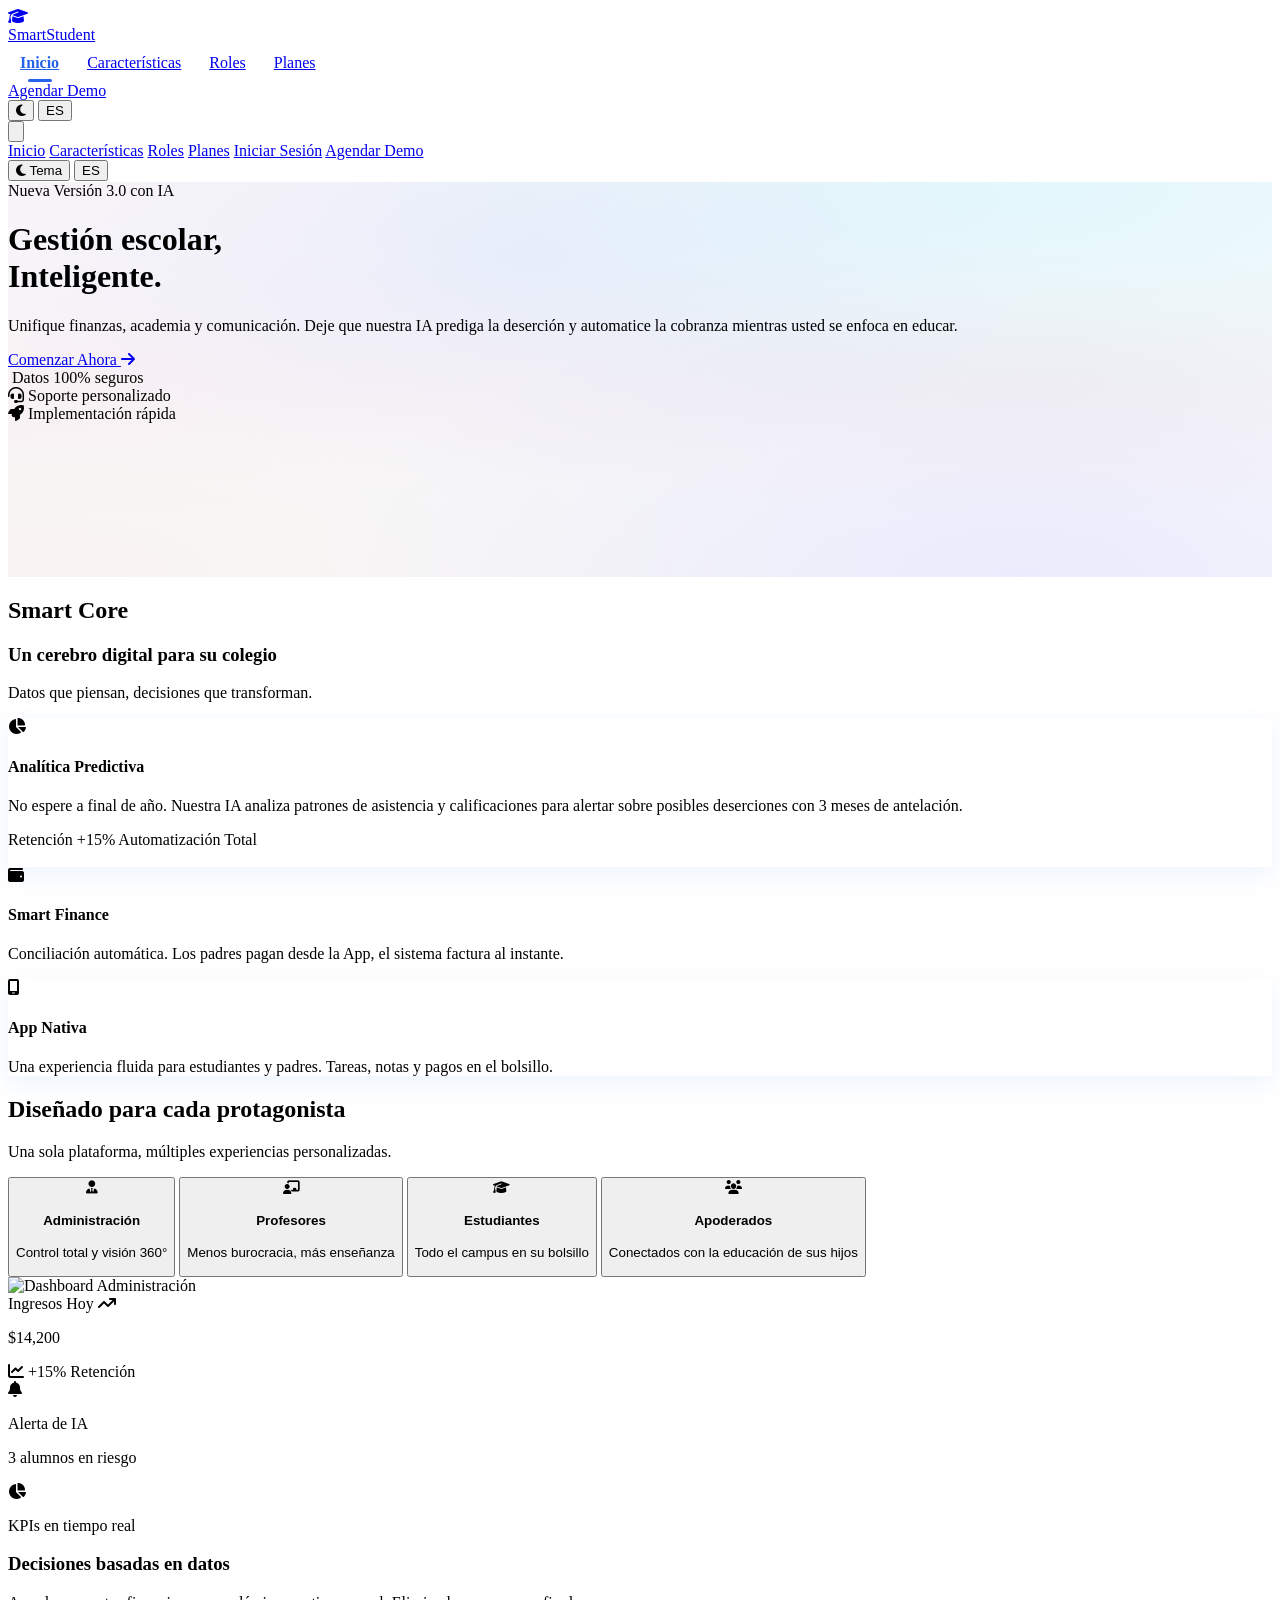
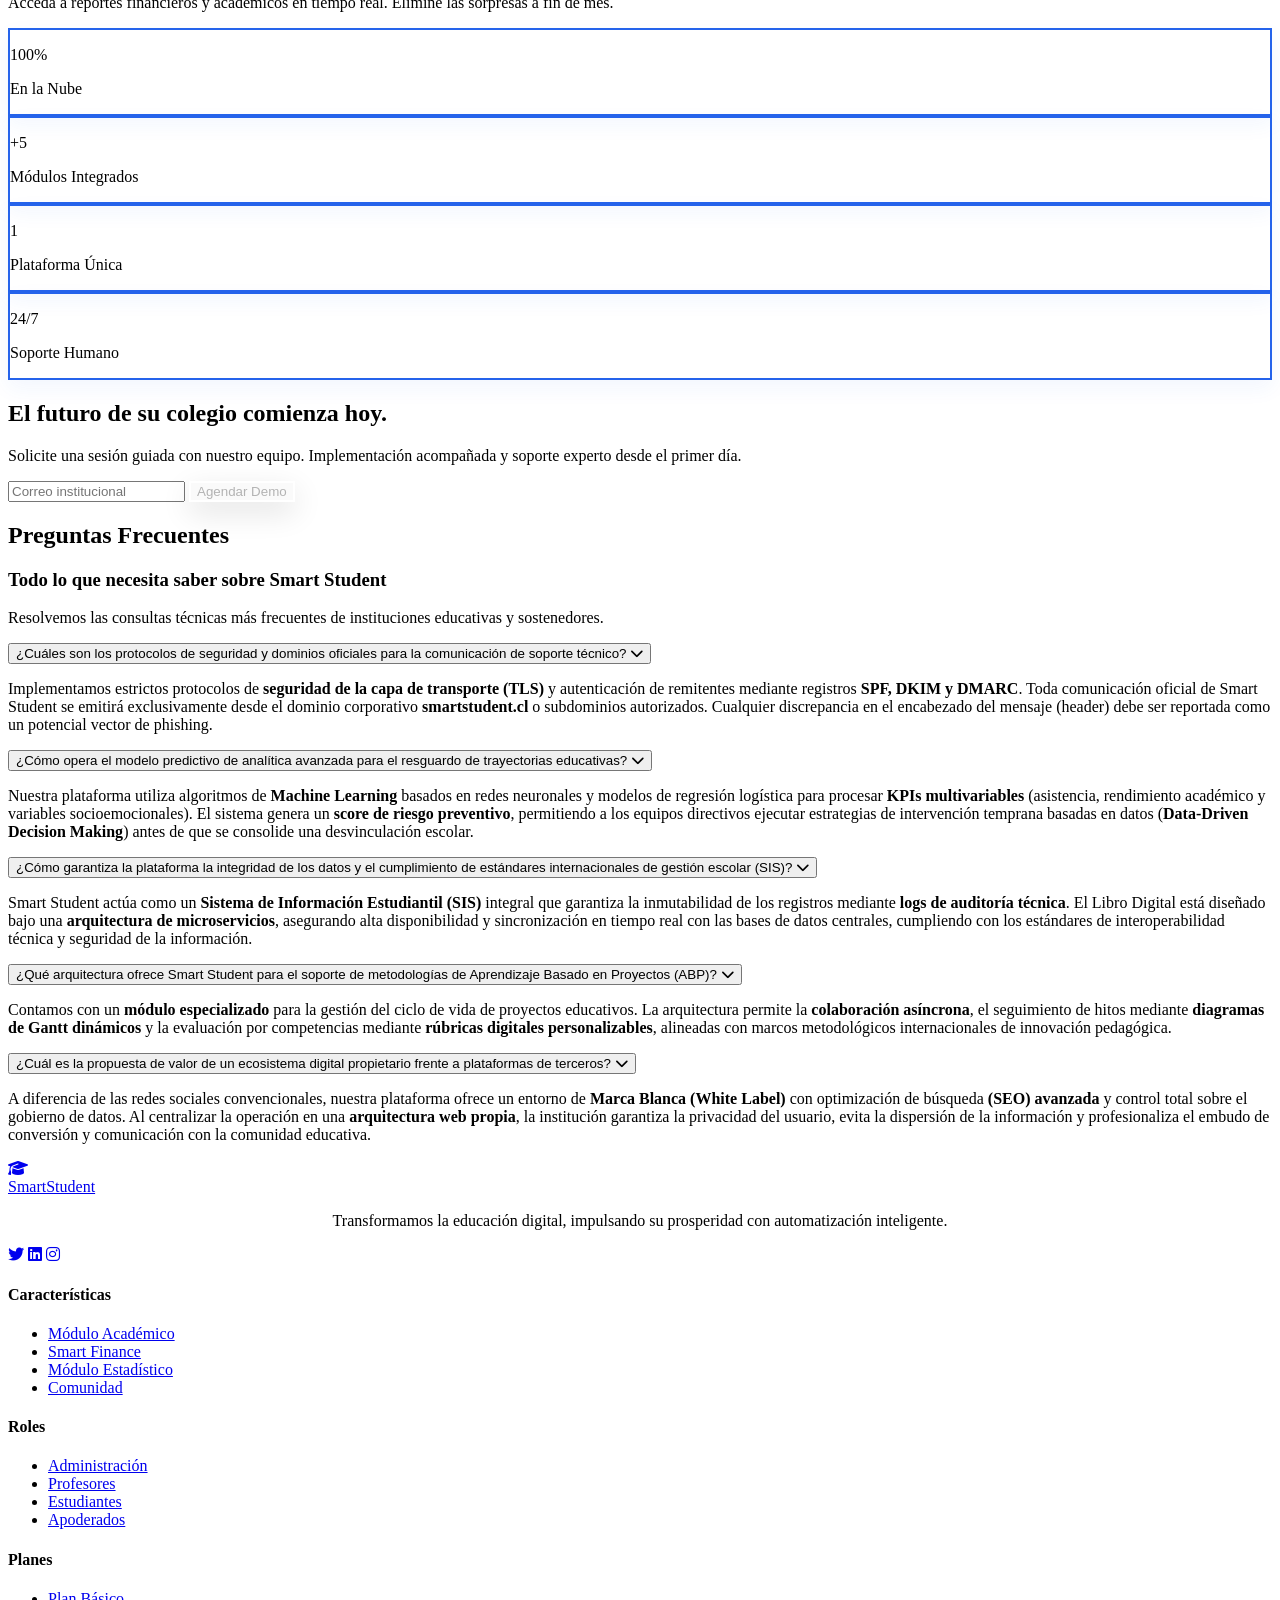
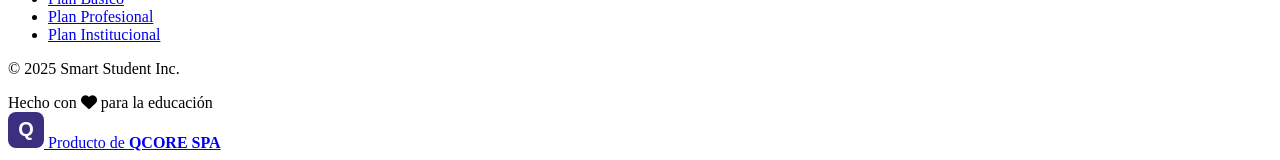
==== commit fc644dc3: "feat: rebranding técnico FAQ Smart Student v3.0 - profesionalizar preguntas frecuentes - Reemplazar " ====
--- a/index.html
+++ b/index.html
@@ -69,50 +69,42 @@
         "mainEntity": [
             {
                 "@type": "Question",
-                "name": "¿Es Smart Student válido para la Circular 30 del MINEDUC?",
+                "name": "¿Cuáles son los protocolos de seguridad y dominios oficiales para la comunicación de soporte técnico?",
                 "acceptedAnswer": {
                     "@type": "Answer",
-                    "text": "Sí, nuestro libro de clases digital cumple 100% con la normativa de la Circular 30 del MINEDUC. Smart Student genera todos los reportes exigidos y garantiza interoperabilidad con el SIGE para carga masiva de datos."
+                    "text": "Implementamos estrictos protocolos de seguridad de la capa de transporte (TLS) y autenticación de remitentes mediante registros SPF, DKIM y DMARC. Toda comunicación oficial de Smart Student se emitirá exclusivamente desde el dominio corporativo smartstudent.cl o subdominios autorizados. Cualquier discrepancia en el encabezado del mensaje (header) debe ser reportada como un potencial vector de phishing."
                 }
             },
             {
                 "@type": "Question",
-                "name": "¿Cómo funciona la predicción de deserción escolar con IA?",
+                "name": "¿Cómo opera el modelo predictivo de analítica avanzada para el resguardo de trayectorias educativas?",
                 "acceptedAnswer": {
                     "@type": "Answer",
-                    "text": "Nuestros algoritmos de Inteligencia Artificial analizan patrones de asistencia, calificaciones, historial de pagos y factores socioeconómicos para predecir alumnos en riesgo de deserción escolar. El sistema genera alertas tempranas para intervenir antes de que el alumno abandone."
+                    "text": "Nuestra plataforma utiliza algoritmos de Machine Learning basados en redes neuronales y modelos de regresión logística para procesar KPIs multivariables (asistencia, rendimiento académico y variables socioemocionales). El sistema genera un score de riesgo preventivo, permitiendo a los equipos directivos ejecutar estrategias de intervención temprana basadas en datos (Data-Driven Decision Making) antes de que se consolide una desvinculación escolar."
                 }
             },
             {
                 "@type": "Question",
-                "name": "¿El software se conecta con el SIGE?",
+                "name": "¿Cómo garantiza la plataforma la integridad de los datos y el cumplimiento de estándares internacionales de gestión escolar (SIS)?",
                 "acceptedAnswer": {
                     "@type": "Answer",
-                    "text": "Sí, garantizamos interoperabilidad total con el SIGE (Sistema de Información General de Estudiantes). Smart Student permite la carga masiva de datos de matrícula, asistencia y calificaciones."
+                    "text": "Smart Student actúa como un Sistema de Información Estudiantil (SIS) integral que garantiza la inmutabilidad de los registros mediante logs de auditoría técnica. El Libro Digital está diseñado bajo una arquitectura de microservicios, asegurando alta disponibilidad y sincronización en tiempo real con las bases de datos centrales, cumpliendo con los estándares de interoperabilidad técnica y seguridad de la información."
                 }
             },
             {
                 "@type": "Question",
-                "name": "¿Cómo ayuda Smart Student a aumentar la asistencia media del colegio?",
+                "name": "¿Qué arquitectura ofrece Smart Student para el soporte de metodologías de Aprendizaje Basado en Proyectos (ABP)?",
                 "acceptedAnswer": {
                     "@type": "Answer",
-                    "text": "Smart Student monitorea la asistencia en tiempo real y envía alertas automáticas a apoderados vía app y WhatsApp. Nuestra calculadora de subvención escolar permite visualizar el impacto económico de cada punto de asistencia."
+                    "text": "Contamos con un módulo especializado para la gestión del ciclo de vida de proyectos educativos. La arquitectura permite la colaboración asíncrona, el seguimiento de hitos mediante diagramas de Gantt dinámicos y la evaluación por competencias mediante rúbricas digitales personalizables, alineadas con marcos metodológicos internacionales de innovación pedagógica."
                 }
             },
             {
                 "@type": "Question",
-                "name": "¿Smart Student genera pruebas y evaluaciones con Inteligencia Artificial?",
+                "name": "¿Cuál es la propuesta de valor de un ecosistema digital propietario frente a plataformas de terceros?",
                 "acceptedAnswer": {
                     "@type": "Answer",
-                    "text": "Sí, nuestro generador de pruebas con Inteligencia Artificial permite crear evaluaciones alineadas al currículum nacional en minutos, con rúbricas automáticas y planificación curricular automática integrada."
-                }
-            },
-            {
-                "@type": "Question",
-                "name": "¿Cuánto cuesta Smart Student para mi colegio?",
-                "acceptedAnswer": {
-                    "@type": "Answer",
-                    "text": "Nuestros planes son transparentes y se cobran por alumno matriculado. Ofrecemos planes desde instituciones pequeñas hasta redes de colegios. Puede cotizar en línea o agendar una demo gratuita."
+                    "text": "A diferencia de las redes sociales convencionales, nuestra plataforma ofrece un entorno de Marca Blanca (White Label) con optimización de búsqueda (SEO) avanzada y control total sobre el gobierno de datos. Al centralizar la operación en una arquitectura web propia, la institución garantiza la privacidad del usuario, evita la dispersión de la información y profesionaliza el embudo de conversión y comunicación con la comunidad educativa."
                 }
             }
         ]
@@ -989,73 +981,62 @@
             <div class="text-center mb-16 reveal">
                 <h2 class="text-base text-brand-600 font-bold tracking-wide uppercase mb-2">Preguntas Frecuentes</h2>
                 <h3 class="text-3xl lg:text-4xl font-bold text-slate-900 dark:text-white mb-4">Todo lo que necesita saber sobre Smart Student</h3>
-                <p class="text-lg text-slate-500 dark:text-slate-400">Resolvemos las dudas más comunes de colegios y sostenedores en Chile.</p>
+                <p class="text-lg text-slate-500 dark:text-slate-400">Resolvemos las consultas técnicas más frecuentes de instituciones educativas y sostenedores.</p>
             </div>
 
             <div class="space-y-4" x-data="{ open: null }">
-                <!-- FAQ 1 -->
+                <!-- FAQ 1: Seguridad y Autenticidad -->
                 <div class="bg-slate-50 dark:bg-slate-800 rounded-2xl border border-slate-100 dark:border-slate-700 overflow-hidden reveal">
                     <button @click="open = open === 1 ? null : 1" class="w-full flex items-center justify-between px-6 py-5 text-left">
-                        <span class="font-semibold text-slate-900 dark:text-white text-lg">¿Es Smart Student válido para la Circular 30 del MINEDUC?</span>
+                        <span class="font-semibold text-slate-900 dark:text-white text-lg">¿Cuáles son los protocolos de seguridad y dominios oficiales para la comunicación de soporte técnico?</span>
                         <i class="fa-solid fa-chevron-down text-brand-600 transition-transform duration-300" :class="open === 1 ? 'rotate-180' : ''"></i>
                     </button>
                     <div x-show="open === 1" x-collapse class="px-6 pb-5">
-                        <p class="text-slate-600 dark:text-slate-400 leading-relaxed">Sí, nuestro <strong>libro de clases digital</strong> cumple 100% con la normativa de la Circular 30 del MINEDUC. Smart Student está diseñado para generar todos los reportes exigidos, incluyendo actas de calificaciones, certificados anuales y registros de asistencia homologados. Además, garantizamos la <strong>interoperabilidad con el SIGE</strong> para carga masiva de datos.</p>
-                    </div>
-                </div>
-
-                <!-- FAQ 2 -->
+                        <p class="text-slate-600 dark:text-slate-400 leading-relaxed">Implementamos estrictos protocolos de <strong>seguridad de la capa de transporte (TLS)</strong> y autenticación de remitentes mediante registros <strong>SPF, DKIM y DMARC</strong>. Toda comunicación oficial de Smart Student se emitirá exclusivamente desde el dominio corporativo <strong>smartstudent.cl</strong> o subdominios autorizados. Cualquier discrepancia en el encabezado del mensaje (header) debe ser reportada como un potencial vector de phishing.</p>
+                    </div>
+                </div>
+
+                <!-- FAQ 2: Prevención de la Deserción (IA) -->
                 <div class="bg-slate-50 dark:bg-slate-800 rounded-2xl border border-slate-100 dark:border-slate-700 overflow-hidden reveal">
                     <button @click="open = open === 2 ? null : 2" class="w-full flex items-center justify-between px-6 py-5 text-left">
-                        <span class="font-semibold text-slate-900 dark:text-white text-lg">¿Cómo funciona la predicción de deserción escolar con IA?</span>
+                        <span class="font-semibold text-slate-900 dark:text-white text-lg">¿Cómo opera el modelo predictivo de analítica avanzada para el resguardo de trayectorias educativas?</span>
                         <i class="fa-solid fa-chevron-down text-brand-600 transition-transform duration-300" :class="open === 2 ? 'rotate-180' : ''"></i>
                     </button>
                     <div x-show="open === 2" x-collapse class="px-6 pb-5">
-                        <p class="text-slate-600 dark:text-slate-400 leading-relaxed">Nuestros algoritmos de <strong>Inteligencia Artificial</strong> analizan patrones de asistencia, calificaciones, historial de pagos y factores socioeconómicos para <strong>predecir alumnos en riesgo de deserción escolar</strong>. El sistema genera alertas tempranas que permiten intervenir antes de que el alumno abandone, ayudando a <strong>reducir el ausentismo crónico</strong> y recuperar matrícula.</p>
-                    </div>
-                </div>
-
-                <!-- FAQ 3 -->
+                        <p class="text-slate-600 dark:text-slate-400 leading-relaxed">Nuestra plataforma utiliza algoritmos de <strong>Machine Learning</strong> basados en redes neuronales y modelos de regresión logística para procesar <strong>KPIs multivariables</strong> (asistencia, rendimiento académico y variables socioemocionales). El sistema genera un <strong>score de riesgo preventivo</strong>, permitiendo a los equipos directivos ejecutar estrategias de intervención temprana basadas en datos (<strong>Data-Driven Decision Making</strong>) antes de que se consolide una desvinculación escolar.</p>
+                    </div>
+                </div>
+
+                <!-- FAQ 3: Gestión y Libro Digital (SIS) -->
                 <div class="bg-slate-50 dark:bg-slate-800 rounded-2xl border border-slate-100 dark:border-slate-700 overflow-hidden reveal">
                     <button @click="open = open === 3 ? null : 3" class="w-full flex items-center justify-between px-6 py-5 text-left">
-                        <span class="font-semibold text-slate-900 dark:text-white text-lg">¿El software se conecta con el SIGE?</span>
+                        <span class="font-semibold text-slate-900 dark:text-white text-lg">¿Cómo garantiza la plataforma la integridad de los datos y el cumplimiento de estándares internacionales de gestión escolar (SIS)?</span>
                         <i class="fa-solid fa-chevron-down text-brand-600 transition-transform duration-300" :class="open === 3 ? 'rotate-180' : ''"></i>
                     </button>
                     <div x-show="open === 3" x-collapse class="px-6 pb-5">
-                        <p class="text-slate-600 dark:text-slate-400 leading-relaxed">Sí, garantizamos <strong>interoperabilidad total con el SIGE</strong> (Sistema de Información General de Estudiantes). Smart Student permite la carga masiva de datos de matrícula, asistencia y calificaciones, eliminando la doble digitación y asegurando que su colegio cumpla con los plazos normativos del MINEDUC.</p>
-                    </div>
-                </div>
-
-                <!-- FAQ 4 -->
+                        <p class="text-slate-600 dark:text-slate-400 leading-relaxed">Smart Student actúa como un <strong>Sistema de Información Estudiantil (SIS)</strong> integral que garantiza la inmutabilidad de los registros mediante <strong>logs de auditoría técnica</strong>. El Libro Digital está diseñado bajo una <strong>arquitectura de microservicios</strong>, asegurando alta disponibilidad y sincronización en tiempo real con las bases de datos centrales, cumpliendo con los estándares de interoperabilidad técnica y seguridad de la información.</p>
+                    </div>
+                </div>
+
+                <!-- FAQ 4: Metodología ABP -->
                 <div class="bg-slate-50 dark:bg-slate-800 rounded-2xl border border-slate-100 dark:border-slate-700 overflow-hidden reveal">
                     <button @click="open = open === 4 ? null : 4" class="w-full flex items-center justify-between px-6 py-5 text-left">
-                        <span class="font-semibold text-slate-900 dark:text-white text-lg">¿Cómo ayuda Smart Student a aumentar la asistencia media del colegio?</span>
+                        <span class="font-semibold text-slate-900 dark:text-white text-lg">¿Qué arquitectura ofrece Smart Student para el soporte de metodologías de Aprendizaje Basado en Proyectos (ABP)?</span>
                         <i class="fa-solid fa-chevron-down text-brand-600 transition-transform duration-300" :class="open === 4 ? 'rotate-180' : ''"></i>
                     </button>
                     <div x-show="open === 4" x-collapse class="px-6 pb-5">
-                        <p class="text-slate-600 dark:text-slate-400 leading-relaxed">Smart Student monitorea la asistencia en tiempo real y envía <strong>alertas automáticas a apoderados</strong> vía app y WhatsApp cuando un alumno acumula inasistencias. Además, nuestra <strong>calculadora de subvención escolar</strong> permite visualizar el impacto económico directo de cada punto de asistencia, motivando la acción preventiva del equipo directivo.</p>
-                    </div>
-                </div>
-
-                <!-- FAQ 5 -->
+                        <p class="text-slate-600 dark:text-slate-400 leading-relaxed">Contamos con un <strong>módulo especializado</strong> para la gestión del ciclo de vida de proyectos educativos. La arquitectura permite la <strong>colaboración asíncrona</strong>, el seguimiento de hitos mediante <strong>diagramas de Gantt dinámicos</strong> y la evaluación por competencias mediante <strong>rúbricas digitales personalizables</strong>, alineadas con marcos metodológicos internacionales de innovación pedagógica.</p>
+                    </div>
+                </div>
+
+                <!-- FAQ 5: Ecosistema Digital Propietario -->
                 <div class="bg-slate-50 dark:bg-slate-800 rounded-2xl border border-slate-100 dark:border-slate-700 overflow-hidden reveal">
                     <button @click="open = open === 5 ? null : 5" class="w-full flex items-center justify-between px-6 py-5 text-left">
-                        <span class="font-semibold text-slate-900 dark:text-white text-lg">¿Smart Student genera pruebas y evaluaciones con Inteligencia Artificial?</span>
+                        <span class="font-semibold text-slate-900 dark:text-white text-lg">¿Cuál es la propuesta de valor de un ecosistema digital propietario frente a plataformas de terceros?</span>
                         <i class="fa-solid fa-chevron-down text-brand-600 transition-transform duration-300" :class="open === 5 ? 'rotate-180' : ''"></i>
                     </button>
                     <div x-show="open === 5" x-collapse class="px-6 pb-5">
-                        <p class="text-slate-600 dark:text-slate-400 leading-relaxed">Sí, nuestro <strong>generador de pruebas con Inteligencia Artificial</strong> permite crear evaluaciones alineadas al currículum nacional en minutos. Los profesores pueden generar preguntas de desarrollo, selección múltiple y verdadero/falso, con rúbricas automáticas y <strong>planificación curricular automática</strong> integrada.</p>
-                    </div>
-                </div>
-
-                <!-- FAQ 6 -->
-                <div class="bg-slate-50 dark:bg-slate-800 rounded-2xl border border-slate-100 dark:border-slate-700 overflow-hidden reveal">
-                    <button @click="open = open === 6 ? null : 6" class="w-full flex items-center justify-between px-6 py-5 text-left">
-                        <span class="font-semibold text-slate-900 dark:text-white text-lg">¿Cuánto cuesta Smart Student para mi colegio?</span>
-                        <i class="fa-solid fa-chevron-down text-brand-600 transition-transform duration-300" :class="open === 6 ? 'rotate-180' : ''"></i>
-                    </button>
-                    <div x-show="open === 6" x-collapse class="px-6 pb-5">
-                        <p class="text-slate-600 dark:text-slate-400 leading-relaxed">Nuestros planes son transparentes y se cobran <strong>por alumno matriculado</strong>. Ofrecemos planes desde instituciones pequeñas hasta redes de colegios. Puede <a href="plans.html" class="text-brand-600 font-semibold hover:underline">cotizar en línea</a> o <a href="#demo" class="text-brand-600 font-semibold hover:underline">agendar una demo gratuita</a> para conocer el plan que mejor se adapte a su establecimiento.</p>
+                        <p class="text-slate-600 dark:text-slate-400 leading-relaxed">A diferencia de las redes sociales convencionales, nuestra plataforma ofrece un entorno de <strong>Marca Blanca (White Label)</strong> con optimización de búsqueda <strong>(SEO) avanzada</strong> y control total sobre el gobierno de datos. Al centralizar la operación en una <strong>arquitectura web propia</strong>, la institución garantiza la privacidad del usuario, evita la dispersión de la información y profesionaliza el embudo de conversión y comunicación con la comunidad educativa.</p>
                     </div>
                 </div>
             </div>
